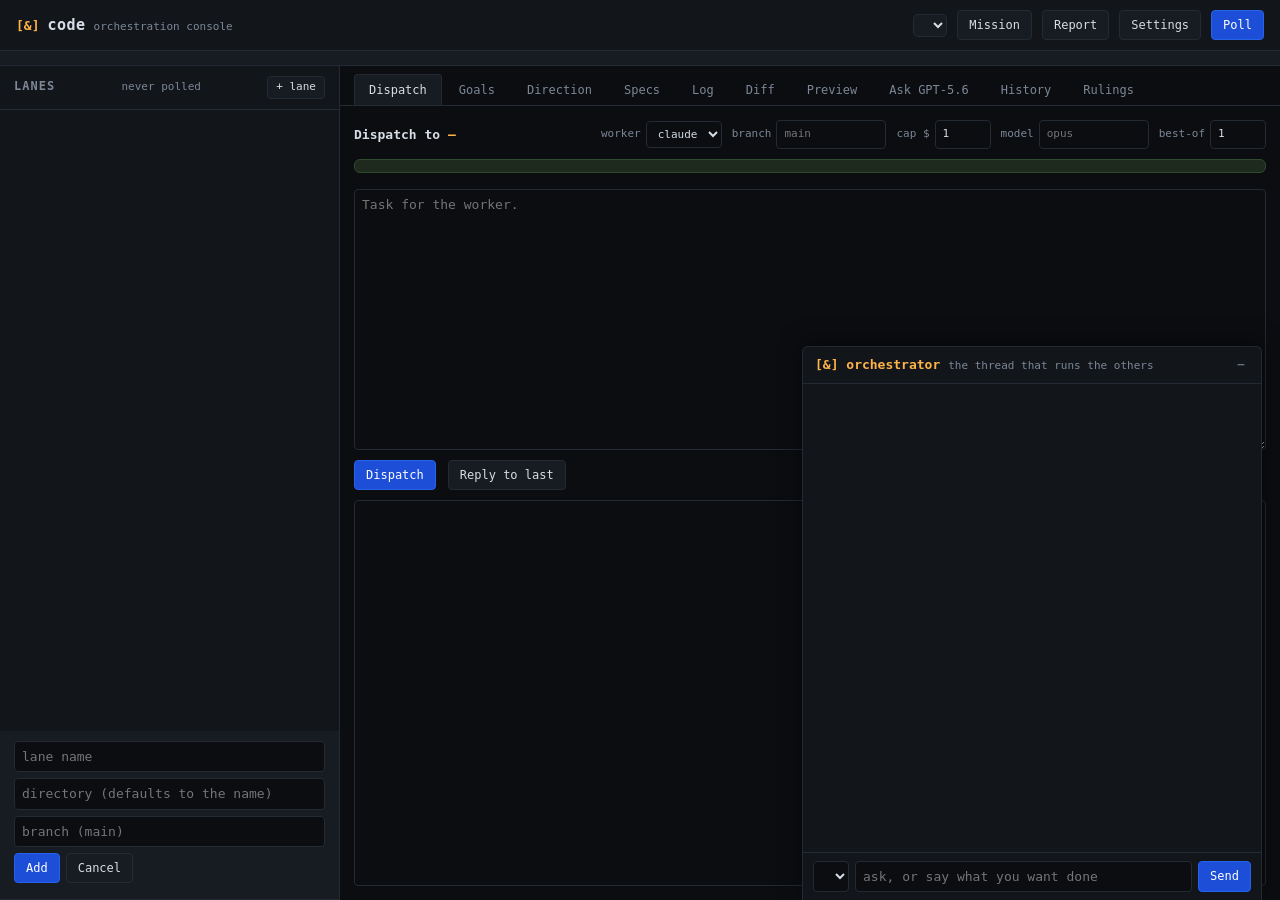
==== index.html @ 58ef5210 "Judge the specs the goals are built from, and keep the loop running unattended One commit for work t" ====
<!DOCTYPE html>
<html lang="en">
<head>
<meta charset="utf-8">
<meta name="viewport" content="width=device-width, initial-scale=1">
<title>code &mdash; [&amp;] orchestration console</title>
<link rel="stylesheet" href="app.css">
</head>
<body>

<header>
  <div class="brand">
    <span class="amp">[&amp;]</span>
    <span class="title">code</span>
    <span class="sub">orchestration console</span>
  </div>
  <div class="health" id="health"></div>
  <div class="actions">
    <span class="credit" id="credit"></span>
    <!-- Which workspace, before anything else in this bar: every number on the
         page is scoped to it, so reading the page without seeing it is how you
         end up reasoning about the wrong board. -->
    <select id="ws-pick" title="which set of lanes, goals and history you are looking at"></select>
    <!-- Why the select will not move, said where the select is. This used to be
         written into a status line inside the Mission sheet, which is closed
         when you are using the header - so switching looked like it did
         nothing at all. -->
    <span class="ws-why" id="ws-why"></span>
    <span class="align" id="align"></span>
    <button id="btn-mission" title="what this workspace is for, and whether the work still is">Mission</button>
    <button id="btn-report" title="the whole workspace as one page: what happened, what is happening, where it is headed">Report</button>
    <button id="btn-settings" title="what spends, and what to switch off">Settings</button>
    <button id="btn-poll" class="primary">Poll</button>
  </div>
</header>

<div id="banner" class="banner hidden"></div>
<!-- What the work has said about the doctrine, above everything the harness
     noticed by itself: a contradiction means something we believed is false. -->
<div id="findings" class="findings hidden"></div>
<!-- Things that have to keep being true and currently do not. Below findings:
     a stale build is a chore, a contradiction is news. -->
<div id="obligations" class="obligations hidden"></div>
<div id="watch" class="watch hidden"></div>
<div id="running" class="running hidden"></div>

<main>
  <section class="lanes">
    <div class="section-head">
      <h2>Lanes</h2>
      <span class="muted" id="polled">never polled</span>
      <button id="btn-lane-add" title="Register a repo under the workspace as a lane">+ lane</button>
    </div>
    <div id="lane-list" class="lane-list"></div>
    <div id="lane-add" class="lane-add hidden">
      <input id="la-name" placeholder="lane name" autocomplete="off">
      <input id="la-path" placeholder="directory (defaults to the name)" autocomplete="off">
      <input id="la-branch" placeholder="branch (main)" autocomplete="off">
      <div class="row"><button id="la-go" class="primary">Add</button><button id="la-cancel">Cancel</button></div>
      <div id="la-msg" class="msg"></div>
    </div>
  </section>

  <section class="detail">
    <nav class="tabs">
      <button class="tab active" data-tab="dispatch">Dispatch</button>
      <button class="tab" data-tab="goals">Goals</button>
      <button class="tab" data-tab="direction">Direction</button>
      <button class="tab" data-tab="specs">Specs</button>
      <button class="tab" data-tab="log">Log</button>
      <button class="tab" data-tab="diff">Diff</button>
      <button class="tab" data-tab="preview">Preview</button>
      <button class="tab" data-tab="ask">Ask GPT-5.6</button>
      <button class="tab" data-tab="history">History</button>
      <button class="tab" data-tab="rulings">Rulings</button>
    </nav>

    <div class="pane active" id="pane-dispatch">
      <div class="pane-head">
        <h3>Dispatch to <span class="lane-chip" id="d-lane">&mdash;</span></h3>
        <div class="row">
          <label>worker <select id="d-backend"><option value="claude">claude</option><option value="codex">codex</option></select></label>
          <label>branch <input id="d-branch" type="text" placeholder="main"></label>
          <label class="claude-only">cap $ <input id="d-budget" type="number" min="0.05" step="0.25" value="1"></label>
          <label class="claude-only">model <input id="d-model" type="text" placeholder="opus"></label>
          <label class="codex-only">best-of <input id="d-attempts" type="number" min="1" max="5" value="1"></label>
        </div>
      </div>
      <div id="d-resume" class="resume hidden"></div>
      <textarea id="d-prompt" rows="12" placeholder="Task for the worker."></textarea>
      <div class="pane-foot">
        <button id="btn-dispatch" class="primary">Dispatch</button>
        <button id="btn-reply" class="claude-only">Reply to last</button>
        <span class="muted" id="d-status"></span>
      </div>
      <!-- A div, not a pre: the worker's report is rendered markdown now, and
           block elements inside a pre are both invalid and squashed by its
           inherited white-space. `md` is what turns that white-space back off. -->
      <div id="d-out" class="ruling md"></div>
    </div>

    <div class="pane" id="pane-goals">
      <div class="pane-head">
        <h3>Goals in <span class="lane-chip" id="g-lane">&mdash;</span></h3>
        <div class="row">
          <button id="btn-g-new" class="primary">New goal</button>
          <span class="muted" id="g-status"></span>
        </div>
      </div>
      <div id="g-new" class="lane-add hidden">
        <textarea id="g-objective" rows="3" placeholder="What has to be true when this is finished. One objective, not a task list - the architect writes that."></textarea>
        <div class="row"><button id="g-go" class="primary">Plan it</button><button id="g-cancel">Cancel</button></div>
        <div class="msg">This calls GPT-5.6 to write a definition of done and a task list against the real repo, then sends the first worker. Takes about 20 seconds.</div>
      </div>
      <div id="g-list" class="goal-list"></div>
    </div>

    <!-- Above goals rather than beside them: a goal is what has to be true next,
         and this is what any of it was for. Four things kept apart on purpose -
         the bet, what the work is held to, what the work said back, and what we
         still do not know. -->
    <div class="pane" id="pane-direction">
      <div class="pane-head">
        <h3>Direction <span class="muted" id="dir-lane"></span></h3>
        <div class="row">
          <label title="Let a review open the goals it proposes, without asking">
            <input id="dir-auto" type="checkbox"> adopt automatically</label>
          <button id="btn-dir-review">Review a finished goal</button>
          <span class="muted" id="dir-status"></span>
        </div>
      </div>
      <div id="dir-out" class="direction">loading…</div>
    </div>

    <!-- The selected lane's design documents, and the one thing you can do to
         them: hand one to the reviewer and the writer and let them argue until
         they agree it is solid. `docs/spec/` only - a lane that keeps its
         design in a README is a lane with no spec, and offering to sharpen the
         README would be agreeing that it does not need one. -->
    <div class="pane" id="pane-specs">
      <div class="pane-head">
        <h3>Specs in <span class="lane-chip" id="sp-lane">&mdash;</span></h3>
        <div class="row">
          <button id="btn-specs">Reload</button>
          <span class="muted" id="sp-status"></span>
        </div>
      </div>
      <div id="sp-out" class="specs">loading…</div>
    </div>

    <div class="pane" id="pane-log">
      <div class="pane-head">
        <h3>Transcript for <span class="lane-chip" id="l-lane">&mdash;</span>
          <span id="l-live" class="live hidden"><span class="dot"></span>live</span></h3>
        <div class="row">
          <label>session <select id="l-task"></select></label>
          <label><input id="l-thinking" type="checkbox"> thinking</label>
          <button id="btn-loadlog">Load</button>
        </div>
      </div>
      <div id="l-out" class="log">Pick a session, then Load.</div>
    </div>

    <div class="pane" id="pane-diff">
      <div class="pane-head">
        <h3>Diff for <span class="lane-chip" id="f-lane">&mdash;</span></h3>
        <div class="row">
          <label class="codex-only">attempt <input id="f-attempt" type="number" min="1" max="5" placeholder="1"></label>
          <button id="btn-loaddiff">Load</button>
          <button id="btn-apply" class="danger codex-only">Apply locally</button>
        </div>
      </div>
      <pre id="f-out" class="diff">Poll a lane, then Load.</pre>
    </div>

    <!-- The preview runs on its OWN port and is framed from there, not served
         under a path here: a page only resolves its own absolute paths, and a
         dev server only reaches its live-reload socket, at the root of an
         origin. -->
    <div class="pane" id="pane-preview">
      <div class="pane-head">
        <h3>Preview of <span class="lane-chip" id="p-lane">&mdash;</span></h3>
        <div class="row">
          <label>from <select id="p-source">
            <option value="worktree">worker's worktree</option>
            <option value="repo">your checkout</option>
          </select></label>
          <label>dir <input id="p-dir" type="text" placeholder="(root)" size="10"></label>
          <label>serve <select id="p-mode">
            <option value="static">static files</option>
            <option value="command">run a dev server</option>
          </select></label>
          <label class="p-cmd-only">cmd <input id="p-cmd" type="text" placeholder="npm run dev" size="18"></label>
          <button id="btn-p-start" class="primary">Start</button>
          <button id="btn-p-stop">Stop</button>
        </div>
      </div>
      <div class="preview-bar">
        <span class="dot" id="p-dot"></span>
        <a id="p-url" class="p-url" target="_blank" rel="noreferrer">not running</a>
        <button id="btn-p-reload" title="Reload the frame">&#x21bb;</button>
        <label title="Reload whenever a file in the tree changes">
          <input id="p-auto" type="checkbox" checked> auto</label>
        <select id="p-width" title="Frame width">
          <option value="0">full</option>
          <option value="1024">1024 · laptop</option>
          <option value="768">768 · tablet</option>
          <option value="390">390 · phone</option>
        </select>
        <button id="btn-p-log" title="Show the server's output">log</button>
        <span class="muted" id="p-status"></span>
      </div>
      <div class="preview-stage" id="p-stage">
        <div class="empty" id="p-empty">Pick a lane and press Start.</div>
        <iframe id="p-frame" class="hidden" title="preview"
                sandbox="allow-scripts allow-forms allow-modals allow-popups allow-same-origin"></iframe>
      </div>
      <pre id="p-out" class="preview-log hidden"></pre>
    </div>

    <div class="pane" id="pane-ask">
      <div class="pane-head">
        <h3>Escalate <span class="lane-chip" id="a-lane">&mdash;</span> to GPT-5.6</h3>
        <div class="row">
          <label>thread <select id="a-consult"></select></label>
          <label>model <select id="a-model"></select></label>
          <button id="btn-a-new">New thread</button>
        </div>
      </div>
      <div id="a-needs" class="needs hidden"></div>
      <div id="a-thread" class="log">Ask a question to open a thread with the architect.</div>
      <textarea id="a-question" rows="5" placeholder="What is blocking, and what ruling do you need?

The packet auto-includes recent commits, working-tree status, the uncommitted diff,
the worker's branch diff, its recent dispatches, and a digest of what it actually did.
If the architect asks for a file by name it is fetched and sent without another round."></textarea>
      <div class="pane-foot">
        <button id="btn-ask" class="primary">Ask</button>
        <button id="btn-relay">Relay ruling to worker</button>
        <label><input id="a-report" type="checkbox" checked> report back</label>
        <button id="btn-a-close">Close thread</button>
        <span class="muted" id="a-status"></span>
      </div>
    </div>

    <div class="pane" id="pane-history">
      <div class="pane-head">
        <h3>Earlier chats <span class="muted" id="h-count"></span></h3>
        <div class="row">
          <label><input id="h-troubled" type="checkbox"> only ones that look wrong</label>
          <label><input id="h-all" type="checkbox"> outside this workspace</label>
          <button id="btn-h-load">Rescan</button>
        </div>
      </div>
      <div id="h-list" class="hist-list">Rescan to read the sessions on this disk.</div>
      <div id="h-out" class="log"></div>
    </div>

    <div class="pane" id="pane-rulings">
      <div class="pane-head"><h3>Saved rulings</h3></div>
      <div id="r-list" class="ruling-list"></div>
      <div id="r-out" class="ruling md"></div>
    </div>
  </section>
</main>

<div id="dock" class="dock">
  <div class="dock-head" id="dock-head">
    <span class="dock-title">[&amp;] orchestrator</span>
    <span class="muted" id="dock-sub">the thread that runs the others</span>
    <span class="dock-toggle" id="dock-toggle">&minus;</span>
  </div>
  <div id="dock-feed" class="dock-feed"></div>
  <div class="dock-compose">
    <select id="dock-lane" title="the orchestrator by default, or straight to one lane"></select>
    <input id="dock-text" type="text" placeholder="ask, or say what you want done" autocomplete="off">
    <button id="dock-send" class="primary">Send</button>
  </div>
</div>

<div id="signin" class="modal hidden">
  <div class="sheet">
    <h3>Connect Claude</h3>
    <p class="muted">Signs in once and stores a long-lived worker token, so background
    workers no longer depend on whatever credentials a terminal happens to carry.</p>
    <div id="si-link"></div>
    <div class="row">
      <input id="si-code" type="text" placeholder="paste code here" autocomplete="off">
      <button id="btn-si-submit" class="primary">Connect</button>
      <button id="btn-si-cancel">Cancel</button>
    </div>
    <span id="si-status" class="muted"></span>
  </div>
</div>

<!-- The mission and the supervisor share one sheet because they are one thing
     seen twice: what this workspace is for, and whether it still is. Workspaces
     are managed at the bottom of it, since a workspace with no mission is the
     thing this sheet exists to stop. -->
<div id="mission" class="modal hidden">
  <div class="sheet wide">
    <h3>Mission <span class="lane-chip" id="mi-ws-name">&mdash;</span></h3>
    <p class="muted">What this workspace is for, in your words. It goes out with the
    doctrine to every plan, every worker and every review, and it is the only text
    here no agent may write. The doctrine says <em>how</em> work is done anywhere in
    this ecosystem; this says <em>what this workspace is for</em>.</p>
    <textarea id="mi-text" rows="6" placeholder="What this workspace is for. One or two paragraphs - what counts as being on it, and what would be off it."></textarea>
    <div class="row">
      <button id="btn-mi-save" class="primary">Save mission</button>
      <span class="muted" id="mi-status"></span>
    </div>

    <h4>Alignment</h4>
    <p class="muted">The supervisor reads the mission, the doctrine, every goal in
    every lane, what is proposed, what the work has reported back, which standing
    obligations are failing, and what is running - and says whether that is still
    the mission. It recommends. It never stops, starts or closes anything.</p>
    <div class="row">
      <button id="btn-supervise">Take a reading</button>
      <span class="muted" id="mi-sup-status"></span>
    </div>
    <div id="mi-sup" class="supervisor"></div>

    <h4>Workspaces</h4>
    <p class="muted">A workspace is a separate board: its own lanes, goals, consults,
    findings, obligations, direction and worktrees. Switching is refused while
    anything is running, because every path this console writes to moves with it.</p>
    <div id="mi-ws" class="ws-list"></div>
    <div class="row">
      <input id="mi-new" placeholder="name a new workspace" autocomplete="off">
      <button id="btn-ws-add">Create</button>
      <span class="muted" id="mi-ws-status"></span>
    </div>

    <div class="row"><button id="btn-mi-close">Close</button></div>
  </div>
</div>

<!-- A report is the whole workspace at one moment, written to a file that
     outlives the console. The window it covers is "since the last one", which
     is why taking one is recorded rather than just rendered. -->
<div id="report" class="modal hidden">
  <div class="sheet wide">
    <h3>Report</h3>
    <p class="muted">One page for the whole workspace: what has happened since the last
    report, what is running right now, and where this is headed &mdash; with the lanes,
    the standing problems, and everything the work has reported back. It is a file, not
    a view: it keeps, it opens without this console, and the next report is measured
    against it.</p>
    <div id="rp-since" class="rp-since"></div>
    <div class="row">
      <button id="btn-rp-take" class="primary">Take a report</button>
      <label class="switch" id="rp-web-row">
        <input id="rp-web" type="checkbox">
        <span>also search the web for reading</span>
      </label>
      <span class="muted" id="rp-status"></span>
    </div>
    <p class="muted" id="rp-web-why"></p>
    <h4>Taken so far</h4>
    <p class="muted">Solving a report reads its numbers back &mdash; the ones on disk, not
    today's &mdash; and writes what it makes of them into the proposal queue, scored on the
    same four axes and held by the same bars and gates as anything else. It adopts nothing
    and moves no goal: everything it says still has to be taken up by hand.</p>
    <div id="rp-list" class="rp-list"></div>
    <div id="rp-solved" class="rp-solved"></div>
    <div class="row"><button id="btn-rp-close">Close</button></div>
  </div>
</div>

<div id="settings" class="modal hidden">
  <div class="sheet wide">
    <h3>Settings</h3>

    <h4>Who does what</h4>
    <p class="muted">Three roles, three models, three switches. These are the
    lights in the header. <b>Off means refused</b>, not hidden: a role you switch
    off here stops running, and the thing that would have used it says so.</p>
    <div id="set-roles"></div>
    <p class="muted">Every role lists every model. <b>opus</b>, <b>sonnet</b> and
    <b>haiku</b> run on your Claude subscription; <b>codex</b> runs
    <code>codex exec</code> against your ChatGPT one. Neither spends metered
    money. <b>luna</b>, <b>terra</b> and <b>sol</b> are the paid OpenRouter tiers,
    cheapest first. A supervisor set to <b>architect</b> follows whatever the
    architect is, so you only change it in one place.</p>
    <p class="muted">A greyed-out option is one that role cannot do at all, and
    it says why on the line. One that names a problem in brackets can still be
    picked &mdash; that is a sign-in away from working, not a dead end.</p>
    <label class="switch">
      <input id="set-openrouter" type="checkbox">
      <span>Allow spending OpenRouter credit</span>
    </label>
    <p class="muted">Off means nothing in this console can spend OpenRouter credit.
    Reading your remaining balance is a free request and keeps working.</p>
    <div id="set-actions"></div>
    <label class="switch">
      <input id="set-auto-escalate" type="checkbox">
      <span>Auto-escalate a blocked worker to a new thread</span>
    </label>
    <h4>Start a proposed goal without asking me</h4>
    <p class="muted">A proposal has to clear <b>both</b> of these to start on its own. Below
    either one it waits in Direction with its reason showing.</p>
    <div class="row barrow">
      <label for="set-bar">odds it finishes</label>
      <input id="set-bar" type="range" min="0" max="100" step="5">
      <output id="set-bar-out" class="barout"></output>
    </div>
    <p class="muted">Every done-condition met, without stopping to ask you for something.
    0% adopts anything that has been scored at all; 100% means you decide every goal.</p>
    <div class="row barrow">
      <label for="set-need">how much the mission wants it</label>
      <input id="set-need" type="range" min="0" max="100" step="5">
      <output id="set-need-out" class="barout"></output>
    </div>
    <p class="muted">Scored against the rung each lane's evidence has actually reached, not
    against how good the idea is. Without this bar the harness reliably starts the safest
    work it can find rather than the work the mission is waiting on &mdash; tidying always
    looks likelier to finish than a deploy. What it costs is deliberately <em>not</em> a bar:
    it ranks proposals against each other, and the ceiling on spending is the daily one.</p>
    <div id="set-cal" class="setcal"></div>

    <h4>Where your work is kept</h4>
    <p class="muted">Nothing here has ever lived in the browser &mdash; the board,
    this chat, every finding, goal and ruling are files on your disk. Alongside
    them is a <b>SQLite database</b> holding a second copy of every one, plus the
    previous versions, so a bad write is something you can look back past and a
    backup is one file rather than a directory.</p>
    <div id="db-box" class="dbbox">reading&hellip;</div>
    <label class="switch">
      <input id="set-db-mirror" type="checkbox">
      <span>Keep a copy of every save in the database</span>
    </label>
    <p class="muted">Off leaves only the JSON files. The files are the ones that
    are read, always &mdash; the database is the copy, so switching this off
    cannot lose anything you have now, only the history from here on.</p>
    <div class="row barrow">
      <label for="set-db-keep">versions kept per file</label>
      <input id="set-db-keep" type="number" min="1" max="10000" step="1" class="num">
      <label for="set-db-sweep">minutes between sweeps</label>
      <input id="set-db-sweep" type="number" min="0" max="1440" step="1" class="num">
    </div>
    <p class="muted">A save copies itself as it happens. The sweep is for the
    files nothing saves through &mdash; packets, rulings, reports, consult
    transcripts. 0 turns it off and leaves the button below.</p>
    <div class="row">
      <button id="btn-db-backup">Back up now</button>
      <button id="btn-db-verify">Check the copy</button>
      <button id="btn-db-export">Download the database</button>
      <button id="btn-db-prune">Trim old versions</button>
    </div>
    <div id="db-report" class="dbreport hidden"></div>

    <h4>Cloud backup</h4>
    <p class="muted">Not connected to anything yet, and nothing leaves this
    machine. What is already built for it is the part that is hard to add later:
    every change is numbered, so a sync only ever has to ask <em>what has
    happened since number N</em>. Your credentials are the one thing deliberately
    kept out of this database, so what would be uploaded contains no key.</p>
    <div id="db-sync" class="dbsync"></div>

    <div class="row">
      <button id="btn-set-close">Close</button>
    </div>
    <span id="set-status" class="muted"></span>
  </div>
</div>

<div id="cx-signin" class="modal hidden">
  <div class="sheet">
    <h3>Connect ChatGPT</h3>
    <p class="muted">Signs Codex in against your ChatGPT subscription. Open the page,
    enter the code below, and this window will notice when you approve it.</p>
    <div id="cx-link"></div>
    <div id="cx-code" class="pairing hidden"></div>
    <div class="row">
      <button id="btn-cx-cancel">Cancel</button>
    </div>
    <span id="cx-status" class="muted"></span>
  </div>
</div>

<script src="app.js"></script>
</body>
</html>
---- app.css ----
:root {
  --bg: #0b0d10;
  --panel: #12161b;
  --panel2: #171c23;
  --line: #232a33;
  --fg: #d6dde6;
  --muted: #7c8797;
  --amp: #ffb347;
  --ok: #4ade80;
  --warn: #fbbf24;
  --bad: #f87171;
  --accent: #60a5fa;
  --mono: ui-monospace, SFMono-Regular, "SF Mono", Menlo, Consolas, monospace;
}

* { box-sizing: border-box; }

body {
  margin: 0;
  background: var(--bg);
  color: var(--fg);
  font: 13px/1.5 var(--mono);
  height: 100vh;
  display: flex;
  flex-direction: column;
}

/* ---------- header ---------- */

header {
  display: flex;
  align-items: center;
  gap: 20px;
  padding: 10px 16px;
  background: var(--panel);
  border-bottom: 1px solid var(--line);
  flex: 0 0 auto;
}

.brand { display: flex; align-items: baseline; gap: 8px; }
.brand .amp { color: var(--amp); font-weight: 700; }
.brand .title { font-weight: 700; font-size: 15px; letter-spacing: .5px; }
.brand .sub { color: var(--muted); font-size: 11px; }

.health { display: flex; gap: 14px; flex: 1 1 auto; font-size: 11px; }
.health .h { display: flex; align-items: center; gap: 5px; color: var(--muted); }
.health .dot { width: 7px; height: 7px; border-radius: 50%; background: var(--muted); }
.health .dot.ok { background: var(--ok); }
.health .dot.bad { background: var(--bad); }
/* Off is not broken. A role you switched off is hollow and dim; a role that is
   on and cannot answer is solid red. The two want different things from you. */
.health .dot.off { background: transparent; border: 1px solid var(--muted); }
.health .h.off { opacity: .5; }
.health .h b { color: var(--fg); font-weight: 600; }

.actions { display: flex; align-items: center; gap: 10px; }
.credit { color: var(--muted); font-size: 11px; }

/* Why the workspace select will not move, beside the select itself. */
.ws-why { font-size: 11px; color: var(--muted); }
.ws-why:empty { display: none; }
.ws-why.locked { color: var(--warn, #d3a03c); }
.ws-why.err { color: var(--bad); }
#ws-pick.blocked { border-color: var(--warn, #d3a03c); }

/* The three roles in Settings. */
/* Two lines, not four columns. Every option now carries its own reason for
   being unpickable and every status is a sentence, and four columns in a
   ~570px sheet squeezed the last one until it wrapped one word per line. The
   name and the control are what you act on, so they get the top line; the
   description and the reason are what you read, so they get the second. */
.role-row {
  display: grid;
  /* Wide enough for "answers when a worker escalates" to sit on two lines
     rather than six. The left column carries the description now, not just
     the name, so it is sized for the longer of the two. */
  grid-template-columns: 152px minmax(0, 1fr);
  grid-template-areas:
    "name  model"
    "does  status";
  align-items: center;
  gap: 4px 10px;
  padding: 8px 0;
  border-bottom: 1px solid var(--line);
  font-size: 12px;
}
.role-row .switch { grid-area: name; }
.role-row .role-model { grid-area: model; width: 100%; min-width: 0; }
.role-row .role-does { grid-area: does; }
.role-row .role-status { grid-area: status; }
.role-row .role-model option:disabled { color: var(--muted); }
.role-row.off { opacity: .6; }
.role-row .role-name { font-weight: 600; text-transform: capitalize; }
.role-row .role-does { color: var(--muted); }
.role-row .switch { margin: 0; }

button {
  background: var(--panel2);
  color: var(--fg);
  border: 1px solid var(--line);
  border-radius: 4px;
  padding: 5px 11px;
  font: inherit;
  font-size: 12px;
  cursor: pointer;
}
button:hover:not(:disabled) { border-color: var(--muted); }
button:disabled { opacity: .4; cursor: not-allowed; }
button.primary { background: #1d4ed8; border-color: #2563eb; color: #fff; }
button.primary:hover:not(:disabled) { background: #2563eb; }
button.danger { border-color: #7f1d1d; color: #fca5a5; }
button.danger:hover:not(:disabled) { background: #450a0a; }

/* ---------- banner ---------- */

.banner {
  padding: 8px 16px;
  background: #3f2d0b;
  border-bottom: 1px solid #6b4c12;
  color: var(--warn);
  font-size: 12px;
  flex: 0 0 auto;
}
.banner.bad { background: #3f1414; border-color: #7f1d1d; color: #fca5a5; }
.hidden { display: none; }

/* ---------- running work ---------- */

.running {
  display: flex;
  flex-wrap: wrap;
  gap: 8px 18px;
  align-items: center;
  padding: 7px 16px;
  background: var(--panel2);
  border-bottom: 1px solid var(--line);
  font-size: 11px;
  flex: 0 0 auto;
}
.run { display: flex; align-items: center; gap: 7px; }
.run .dot {
  width: 7px; height: 7px; border-radius: 50%;
  background: var(--accent);
  animation: pulse 1.4s ease-in-out infinite;
}
.run.near .dot { background: var(--bad); animation-duration: .6s; }
.run.near .muted { color: var(--warn); }
@keyframes pulse { 50% { opacity: .25; } }
.run .stop { padding: 2px 9px; font-size: 11px; border-color: #7f1d1d; color: #fca5a5; }
.run .stop:hover:not(:disabled) { background: #450a0a; }
.run .restart { padding: 2px 9px; font-size: 11px; border-color: #78350f; color: var(--warn); }
.run .restart:hover:not(:disabled) { background: #451a03; }

/* What the worker is doing gets the width; what it costs the machine trails
   after it, because the cost is only ever the second question. */
.run .what {
  color: var(--fg); font-family: var(--mono); font-size: 10.5px;
  max-width: 46ch; overflow: hidden; text-overflow: ellipsis; white-space: nowrap;
  display: inline-block; vertical-align: bottom;
}
.run .cost { opacity: .75; }
/* A hung worker has to read differently from a busy one at a glance - the
   whole point of the row is that "running" stopped meaning anything. */
.run.stalled { color: var(--bad); }
.run.stalled .dot { background: var(--bad); animation: none; }
.run.stalled .what { color: var(--warn); }

/* ---------- layout ---------- */

main {
  display: grid;
  grid-template-columns: 340px 1fr;
  flex: 1 1 auto;
  min-height: 0;
}

.lanes {
  border-right: 1px solid var(--line);
  background: var(--panel);
  display: flex;
  flex-direction: column;
  min-height: 0;
}

.section-head {
  display: flex;
  align-items: baseline;
  justify-content: space-between;
  padding: 10px 14px;
  border-bottom: 1px solid var(--line);
}
.section-head h2 { margin: 0; font-size: 12px; text-transform: uppercase; letter-spacing: 1px; color: var(--muted); }
.muted { color: var(--muted); font-size: 11px; }

.section-head #btn-lane-add { padding: 2px 8px; font-size: 11px; }

/* Sits under the header rather than over the list: adding a lane is rare, and
   nothing about it should cover the lanes you already have. */
.lane-add {
  display: flex; flex-direction: column; gap: 6px;
  padding: 10px 14px; border-bottom: 1px solid var(--line); background: var(--panel2);
}
.lane-add input { width: 100%; }
.lane-add .row { display: flex; gap: 6px; }
.lane-add .msg { font-size: 11px; color: var(--muted); line-height: 1.45; }
.lane-add .msg.err { color: var(--bad); }

/* overflow-anchor: belt and braces with the render guard in renderLanes(). Even
   a genuine change re-anchors this scroller, and re-anchoring on a poll is what
   walked the panel downward on its own. */
.lane-list { overflow-y: auto; flex: 1 1 auto; overflow-anchor: none; }

.lane {
  padding: 10px 14px;
  border-bottom: 1px solid var(--line);
  cursor: pointer;
}
.lane:hover { background: var(--panel2); }
.lane.sel { background: var(--panel2); box-shadow: inset 3px 0 0 var(--accent); }
.lane .n { display: flex; justify-content: space-between; align-items: baseline; }
.lane .name { font-weight: 600; }
.lane .repo { color: var(--muted); font-size: 11px; }
.lane .tasks { margin-top: 6px; display: flex; flex-direction: column; gap: 3px; }
.lane .t { font-size: 11px; color: var(--muted); display: flex; gap: 6px; }

.pill {
  font-size: 10px;
  padding: 1px 6px;
  border-radius: 8px;
  border: 1px solid var(--line);
  color: var(--muted);
  white-space: nowrap;
}
.pill.unbound { color: var(--warn); border-color: #6b4c12; }
.pill.completed, .pill.succeeded { color: var(--ok); border-color: #14532d; }
.pill.failed, .pill.error, .pill.cancelled { color: var(--bad); border-color: #7f1d1d; }
.pill.running, .pill.pending, .pill.queued { color: var(--accent); border-color: #1e3a8a; }
.pill.be-claude { color: var(--amp); border-color: #7c4a12; }
.pill.be-codex { color: var(--muted); }
.lane .n { gap: 6px; }
.lane .n .name { margin-right: auto; }
.lane .t .cost { color: var(--muted); font-variant-numeric: tabular-nums; }

/* ---------- detail ---------- */

/* min-width:0 for the same reason as min-height:0 - a grid item will not
   shrink below its content, so one wide table widens the whole column. */
.detail { display: flex; flex-direction: column; min-height: 0; min-width: 0; }

.tabs { display: flex; gap: 2px; padding: 8px 14px 0; border-bottom: 1px solid var(--line); }
.tab {
  background: none;
  border: 1px solid transparent;
  border-bottom: none;
  border-radius: 4px 4px 0 0;
  color: var(--muted);
  padding: 6px 14px;
}
.tab.active { background: var(--panel2); border-color: var(--line); color: var(--fg); }

.pane { display: none; flex-direction: column; flex: 1 1 auto; min-height: 0; padding: 14px; gap: 10px; }
.pane.active { display: flex; }

.pane-head { display: flex; justify-content: space-between; align-items: center; gap: 12px; flex-wrap: wrap; }
.pane-head h3 { margin: 0; font-size: 13px; font-weight: 600; }
.row { display: flex; align-items: center; gap: 10px; }
label { color: var(--muted); font-size: 11px; display: flex; align-items: center; gap: 5px; }

.lane-chip { color: var(--amp); }

input, textarea, select {
  background: var(--bg);
  color: var(--fg);
  border: 1px solid var(--line);
  border-radius: 4px;
  padding: 5px 7px;
  font: inherit;
}
input[type=number] { width: 56px; }
input[type=text] { width: 110px; }
textarea { width: 100%; resize: vertical; line-height: 1.6; }
input:focus, textarea:focus, select:focus { outline: none; border-color: var(--accent); }

.pane-foot { display: flex; align-items: center; gap: 12px; }

pre.diff, .ruling {
  flex: 1 1 auto;
  overflow: auto;
  margin: 0;
  padding: 12px;
  background: var(--bg);
  border: 1px solid var(--line);
  border-radius: 4px;
  white-space: pre-wrap;
  word-break: break-word;
  font-size: 12px;
  min-height: 120px;
}
.ruling { line-height: 1.65; }
.diff .add { color: var(--ok); }
.diff .del { color: var(--bad); }
.diff .hunk { color: var(--accent); }

.ruling-list { display: flex; flex-direction: column; gap: 2px; max-height: 190px; overflow-y: auto; }
.ruling-item {
  padding: 6px 9px;
  border: 1px solid var(--line);
  border-radius: 4px;
  cursor: pointer;
  display: flex;
  justify-content: space-between;
  font-size: 12px;
}
.ruling-item:hover { background: var(--panel2); }

/* ---------- preview ---------- */

.preview-bar {
  display: flex;
  align-items: center;
  gap: 10px;
  padding: 6px 8px;
  background: var(--panel);
  border: 1px solid var(--line);
  border-radius: 4px;
  font-size: 11px;
  flex: 0 0 auto;
}
.preview-bar .dot { width: 7px; height: 7px; border-radius: 50%; background: var(--muted); flex: 0 0 auto; }
.preview-bar .dot.ok { background: var(--ok); }
.preview-bar .dot.warn { background: var(--warn); }
.preview-bar .dot.bad { background: var(--bad); }
.preview-bar .p-url {
  color: var(--accent);
  text-decoration: none;
  flex: 1 1 auto;
  overflow: hidden;
  text-overflow: ellipsis;
  white-space: nowrap;
}
.preview-bar .p-url:hover { text-decoration: underline; }

/* White, and only here. Every other surface in this console is dark, but a
   site being previewed is not ours to theme - an unstyled page on our
   background would look like a page with a bug in it. */
.preview-stage {
  flex: 1 1 auto;
  min-height: 240px;
  background: #fff;
  border: 1px solid var(--line);
  border-radius: 4px;
  overflow: auto;
}
.preview-stage.narrow { background: var(--bg); display: flex; justify-content: center; }
.preview-stage .empty { background: var(--panel); height: 100%; }
#p-frame { width: 100%; height: 100%; border: 0; background: #fff; display: block; }
#p-frame.hidden { display: none; }

.preview-log {
  flex: 0 0 auto;
  max-height: 30%;
  overflow: auto;
  margin: 0;
  padding: 8px 10px;
  background: var(--bg);
  border: 1px solid var(--line);
  border-radius: 4px;
  font-size: 11px;
  color: var(--muted);
  white-space: pre-wrap;
  word-break: break-word;
}

/* ---------- transcript ---------- */

.log {
  flex: 1 1 auto;
  overflow-y: auto;
  display: flex;
  flex-direction: column;
  gap: 8px;
  padding-right: 4px;
}

.turn {
  border: 1px solid var(--line);
  border-radius: 4px;
  padding: 8px 10px;
  background: var(--panel);
}
.turn .who {
  display: flex;
  justify-content: space-between;
  align-items: baseline;
  gap: 10px;
  font-size: 10px;
  text-transform: uppercase;
  letter-spacing: 1px;
  color: var(--muted);
  margin-bottom: 4px;
}
/* Inside the label row rather than over the body: a long first line of output
   must never end up underneath the time it arrived. */
.turn .at { flex: none; text-transform: none; letter-spacing: 0; opacity: .65; }

.live {
  display: inline-flex;
  align-items: center;
  gap: 5px;
  margin-left: 8px;
  font-size: 10px;
  text-transform: uppercase;
  letter-spacing: 1px;
  color: var(--amp);
}
.live .dot {
  width: 6px;
  height: 6px;
  border-radius: 50%;
  background: var(--amp);
  animation: pulse 1.4s infinite;
}
.turn .body { white-space: pre-wrap; word-break: break-word; }

.turn.you { border-left: 3px solid var(--accent); }
.turn.worker { border-left: 3px solid var(--amp); }
.turn.thinking { border-left: 3px solid var(--line); color: var(--muted); font-style: italic; }
.turn.tool { border-left: 3px solid #7c3aed; background: var(--panel2); }
.turn.tool .who { color: #a78bfa; }
.turn.result { border-left: 3px solid var(--line); background: var(--bg); color: var(--muted); }
.turn.result.bad { border-left-color: #7f1d1d; color: #fca5a5; }
.log .empty.err { color: var(--bad); }

/* ---------- consult thread ---------- */

.turn.ct-gpt { border-left: 3px solid var(--amp); }
.turn.ct-you { border-left: 3px solid var(--accent); }
.turn.ct-packet { border-left: 3px solid var(--line); background: var(--bg); color: var(--muted); }
.turn.ct-supplied { border-left: 3px solid #7c3aed; background: var(--panel2); color: var(--muted); }
.turn.ct-worker { border-left: 3px solid var(--ok); background: var(--panel2); }
.turn.ct-note { border-left: 3px solid var(--line); color: var(--muted); font-style: italic; }
.turn .who .dm-open { padding: 0 6px; font-size: 10px; margin-left: 6px; }

/* What the architect says it is still missing, after everything findable on
   disk has been fetched and everything observable has been sent for. */
.needs {
  border: 1px solid var(--warn);
  border-left-width: 3px;
  border-radius: 4px;
  padding: 7px 10px;
  margin-bottom: 8px;
  font-size: 12px;
  color: var(--warn);
  flex: 0 0 auto;
}
.needs b {
  display: block;
  font-size: 10px;
  text-transform: uppercase;
  letter-spacing: 1px;
  margin-bottom: 3px;
}
.needs b ~ b { margin-top: 7px; }
/* Waiting on a worker is not the same as waiting on you, and the colour is the
   fastest way to say which of the two this is. */
.needs.busy { border-color: var(--line); color: var(--muted); }

/* ---------- earlier chats ---------- */

.hist-list {
  flex: 0 0 auto;
  max-height: 46%;
  overflow-y: auto;
  display: flex;
  flex-direction: column;
  gap: 6px;
  margin-bottom: 10px;
  padding-right: 4px;
}
.hist {
  border: 1px solid var(--line);
  border-left: 3px solid var(--line);
  border-radius: 4px;
  padding: 7px 10px;
  font-size: 12px;
}
.hist.bad { border-left-color: var(--warn); }
.h-top { display: flex; justify-content: space-between; gap: 10px; font-size: 11px; }
.h-q { margin: 3px 0; color: var(--fg); word-break: break-word; }
.h-sym { color: var(--warn); font-size: 11px; }
.h-acts { display: flex; gap: 6px; margin-top: 6px; }
.h-acts button { padding: 2px 8px; font-size: 11px; }

/* ---------- orchestrator dock ---------- */

.dock {
  position: fixed;
  right: 18px;
  bottom: 0;
  width: 460px;
  max-width: 94vw;
  background: var(--panel);
  border: 1px solid var(--line);
  border-bottom: none;
  border-radius: 6px 6px 0 0;
  display: flex;
  flex-direction: column;
  box-shadow: 0 -4px 24px rgba(0, 0, 0, .45);
  z-index: 5;
}

.dock-head {
  display: flex;
  align-items: baseline;
  gap: 8px;
  padding: 8px 12px;
  border-bottom: 1px solid var(--line);
  cursor: default;
}
.dock-title { color: var(--amp); font-weight: 700; flex: 0 0 auto; white-space: nowrap; }
.dock-head .muted { flex: 1 1 auto; overflow: hidden; text-overflow: ellipsis; white-space: nowrap; }
.dock-toggle { cursor: pointer; color: var(--muted); padding: 0 4px; }
.dock-toggle:hover { color: var(--fg); }

.dock-feed {
  /* This is the window everything is meant to be run from, so it gets real
     room to hold an answer rather than a ticker's worth. */
  height: min(52vh, 520px);
  overflow-y: auto;
  padding: 10px 12px;
  display: flex;
  flex-direction: column;
  gap: 8px;
}

.dock.collapsed .dock-feed,
.dock.collapsed .dock-compose { display: none; }

.dm { display: flex; align-items: baseline; gap: 7px; font-size: 12px; line-height: 1.5; }
.dm-at { color: var(--muted); font-size: 10px; flex: 0 0 auto; }
.dm-body {
  flex: 1 1 auto;
  padding: 6px 9px;
  border-radius: 8px;
  background: var(--panel2);
  word-break: break-word;
}
.dm-lane { color: var(--amp); }
.dm.out .dm-body { background: #16233b; }
.dm.in .dm-body { background: #14251a; }
.dm.in.bad .dm-body { background: #2a1414; }
.dm.note .dm-body { background: transparent; border: 1px dashed var(--line); color: var(--muted); }
/* Quieter than a note, because nothing is waiting on it. A worker saw something
 * on its way past and said so; the report is where it gets read properly. */
.dm.idea .dm-body { background: transparent; color: var(--muted); font-style: italic;
                    border-left: 2px solid var(--line); border-radius: 0; }
.dm.esc .dm-body { background: #2b2410; border-left: 3px solid var(--warn); }
.dm.rule .dm-body { background: #241a33; border-left: 3px solid #a78bfa; }

/* A goal waiting on a decision. The loudest thing in the feed on purpose: it is
   the only kind of message here that holds a lane stopped until someone reads
   it, and it used to arrive as a dashed grey note among the dispatches. */
.dm.ask .dm-body { background: #2b1a10; border-left: 3px solid var(--bad); }
.dm.ask .qs { margin: 6px 0 0; padding-left: 18px; }
.dm.ask .qs li { margin: 3px 0; }

/* The orchestrator conversation. It is the only part of the feed that is a
   conversation rather than a summary, so it is the only part that gets width. */
.dm.said .dm-body { background: #16233b; }
/* The harness asking on its own initiative: quieter than an operator line and
   labelled, so the thread never reads as though they typed it. */
.dm.said.harness .dm-body { background: #1b2130; color: var(--muted); }
.dm.said.harness .who {
  display: inline-block; margin-right: 6px; padding: 0 5px;
  border: 1px solid var(--line); border-radius: 3px; font-size: 10px;
}
.dm.amp .dm-body { background: var(--panel2); border-left: 3px solid var(--amp); }
.dm.amp.bad .dm-body { background: #2a1414; border-left-color: var(--bad); }
.dm.amp .dm-body.md { padding: 8px 11px; }
.dm.amp .spend { display: block; margin-top: 6px; font-size: 10px; }
.dm.working .dm-body { color: var(--muted); }
.dm.working .dot {
  display: inline-block;
  width: 6px;
  height: 6px;
  border-radius: 50%;
  background: var(--amp);
  animation: pulse 1.1s infinite;
}
.pill.auto { color: var(--warn); border-color: #6b4c12; }
.pill.needs { color: var(--bad); border-color: #7f1d1d; }
.dm-open {
  flex: 0 0 auto;
  padding: 2px 7px;
  font-size: 10px;
  border-radius: 8px;
}

.dock-compose { display: flex; gap: 6px; padding: 8px 10px; border-top: 1px solid var(--line); }
.dock-compose #dock-text { flex: 1 1 auto; width: auto; }
.dock-compose select { max-width: 96px; }

/* ---------- sign-in ---------- */

.modal {
  position: fixed;
  inset: 0;
  background: rgba(0, 0, 0, .6);
  display: flex;
  align-items: center;
  justify-content: center;
  padding: 24px 0;
  z-index: 10;
}
.modal.hidden { display: none; }
/* A sheet taller than the window scrolls inside itself rather than running off
 * the bottom, where the Close button becomes unreachable. */
.sheet {
  background: var(--panel);
  border: 1px solid var(--line);
  border-radius: 6px;
  padding: 20px 22px;
  width: 520px;
  max-width: 92vw;
  max-height: 100%;
  overflow-y: auto;
  display: flex;
  flex-direction: column;
  gap: 12px;
}
/* In a scrolling column, flex would otherwise squash tall children (the mission
 * textarea) instead of letting the sheet scroll. */
.sheet > * { flex-shrink: 0; }
.sheet h3 { margin: 0; font-size: 14px; }
.sheet p { margin: 0; line-height: 1.6; }
.sheet #si-code { flex: 1 1 auto; width: auto; }
.sheet a { color: var(--accent); }
.sheet.wide { width: 620px; }

.switch { display: flex; align-items: center; gap: 9px; cursor: pointer; }
.switch input { width: auto; margin: 0; cursor: pointer; }

/* ---------- reports ---------- */

.rp-since {
  border: 1px solid var(--line);
  border-left: 3px solid var(--accent);
  border-radius: 4px;
  padding: 8px 10px;
  background: var(--panel2, var(--panel));
  font-size: 12px;
}
/* Nothing moved is not a warning, it is just the answer. */
.rp-since.quiet { border-left-color: var(--muted); color: var(--muted); }

.rp-list { display: flex; flex-direction: column; gap: 4px; max-height: 220px; overflow-y: auto; }
.rp-row { display: flex; gap: 10px; align-items: baseline; font-size: 12px; }
.rp-row a { color: var(--accent); flex: 0 0 auto; }
.rp-row .rp-what { color: var(--muted); overflow: hidden; text-overflow: ellipsis; white-space: nowrap; flex: 1 1 auto; }

/* What the solver made of a report. It is a reading, not a decision, so it sits
 * below the list rather than replacing it, and nothing in it is a live control
 * except the goal ids, which only navigate. */
.rp-solved:empty { display: none; }
.rp-solved { margin-top: 12px; border-top: 1px solid var(--line); padding-top: 10px; }
.rp-solved h4 { margin: 12px 0 4px; }
.rp-reading { font-size: 13px; line-height: 1.5; }
.rp-sol { margin: 0; padding-left: 18px; font-size: 12px; line-height: 1.5; }
.rp-sol li { margin-bottom: 6px; }

/* The backend choice sits above the switches because it decides whether they
 * are relevant at all, and its readiness note reads on the same line. */
.setrow { align-items: center; gap: 10px; }
.setrow select { width: auto; }

/* The point of the list is the difference between "you clicked it" and "it
 * happened while you were elsewhere", so that is what the styling separates. */
.spend { display: flex; flex-direction: column; gap: 1px; max-height: 300px; overflow: auto; }
.spend .s {
  display: grid; grid-template-columns: 150px 1fr; gap: 10px;
  padding: 6px 8px; border-left: 2px solid var(--line); font-size: 11.5px;
}
.spend .s.auto { border-left-color: var(--warn); }
.spend .s .n { color: var(--fg); }
.spend .s .w { color: var(--muted); line-height: 1.5; }
.spend .s .tag { color: var(--warn); }
.spend.off .s { opacity: 0.45; text-decoration: line-through; }
.spend.off .s .tag { text-decoration: none; }

/* The device code is the one thing on the sheet that has to be read off the
 * screen and typed somewhere else, so it is set to be copied by eye. */
.pairing {
  font-family: var(--mono);
  font-size: 22px;
  letter-spacing: 3px;
  text-align: center;
  padding: 10px;
  border: 1px dashed var(--line);
  border-radius: 6px;
  color: var(--accent);
  user-select: all;
  cursor: copy;
}
.pairing.hidden { display: none; }

.banner button { margin-left: 10px; padding: 3px 10px; font-size: 11px; }

.empty { color: var(--muted); padding: 20px 14px; font-size: 12px; }
.spin { color: var(--accent); }
.err { color: var(--bad); }
.warnt { color: var(--warn); }
.good { color: var(--ok); }

/* ---------- rendered markdown ---------- */
/*
 * Rulings and worker reports arrive as markdown. Rendering them is not
 * decoration: a verdict table read as raw pipes is unreadable exactly when it
 * matters most.
 */
/* .turn .body already sets pre-wrap and outranks a bare class. */
.md, .turn .body.md { white-space: normal; }
.md > :first-child { margin-top: 0; }
.md > :last-child { margin-bottom: 0; }
.md p { margin: 0 0 8px; }
.md h3, .md h4, .md h5, .md h6 {
  margin: 14px 0 6px;
  font-weight: 600;
  color: var(--fg);
  line-height: 1.3;
}
.md h3 { font-size: 15px; color: var(--amp); }
.md h4 { font-size: 13px; }
.md h5, .md h6 { font-size: 12px; color: var(--muted); text-transform: uppercase; letter-spacing: .6px; }
.md ul, .md ol { margin: 0 0 8px; padding-left: 20px; }
.md li { margin: 2px 0; }
.md hr { border: 0; border-top: 1px solid var(--line); margin: 12px 0; }
.md blockquote {
  margin: 0 0 8px;
  padding: 2px 0 2px 10px;
  border-left: 2px solid var(--line);
  color: var(--muted);
}
.md code {
  font-family: var(--mono);
  font-size: .92em;
  background: var(--panel2);
  border: 1px solid var(--line);
  border-radius: 3px;
  padding: 0 4px;
  word-break: break-word;
}
.md pre.code {
  margin: 0 0 8px;
  padding: 9px 11px;
  background: var(--bg);
  border: 1px solid var(--line);
  border-radius: 4px;
  overflow-x: auto;
}
.md pre.code code { background: none; border: 0; padding: 0; white-space: pre; }
/* A flex item defaults to min-width:auto, so a wide code block or table
   pushes the whole pane sideways instead of scrolling inside itself. */
.turn, .turn .body { min-width: 0; }
.md pre.code, .md table { max-width: 100%; }
.md a { color: var(--accent); }
.md strong { color: var(--fg); font-weight: 600; }
.md table {
  border-collapse: collapse;
  margin: 0 0 8px;
  font-size: 12px;
  display: block;
  overflow-x: auto;
  max-width: 100%;
}
.md th, .md td {
  border: 1px solid var(--line);
  padding: 4px 8px;
  text-align: left;
  vertical-align: top;
}
.md th { background: var(--panel2); color: var(--muted); font-weight: 600; white-space: nowrap; }

/* ---------------------------------------------------------------- findings
   What the work said about the doctrine. Deliberately not styled as an error:
   most of these are good news, and the one kind that is not says so in a word. */

.findings {
  border-bottom: 1px solid var(--line);
  background: var(--panel);
}
.fi {
  display: flex;
  align-items: baseline;
  gap: 7px;
  padding: 7px 14px;
  font-size: 12px;
  border-left: 3px solid var(--amp);
}
.fi.contradicted { border-left-color: var(--bad); }
.fi.proposed { border-left-color: var(--warn); }
.fi b { color: var(--amp); font-weight: 600; }
.fi-tag {
  flex: none;
  text-transform: uppercase;
  letter-spacing: .06em;
  font-size: 10px;
  color: var(--muted);
}
.fi.contradicted .fi-tag { color: var(--bad); }
.fi-x {
  margin-left: auto;
  flex: none;
  padding: 1px 8px;
  border-radius: 10px;
  cursor: pointer;
  background: none;
  border: 1px solid var(--line);
  color: var(--muted);
  font-size: 11px;
}
.fi-x:hover { color: var(--fg); border-color: var(--muted); }
.fi.more { color: var(--muted); border-left-color: transparent; font-size: 11px; cursor: pointer; }
.fi.more:hover { color: var(--fg); }
.fi-settle { display: flex; align-items: center; gap: 8px; padding: 6px 0 2px; font-size: 11px; }
.fi-settle button {
  padding: 2px 10px;
  border-radius: 10px;
  cursor: pointer;
  background: none;
  border: 1px solid var(--line);
  color: var(--muted);
  font-size: 11px;
}
.fi-settle button:hover:not(:disabled) { color: var(--fg); border-color: var(--muted); }
.fi-settle button:disabled { opacity: 0.5; cursor: default; }

/* ---------------------------------------------------------- obligations
   Standing chores whose check currently says no. Deliberately quieter than a
   finding: this is a queue, not an alarm. */
.obligations {
  border-bottom: 1px solid var(--line);
  background: var(--panel);
}
.ob {
  display: flex;
  align-items: baseline;
  gap: 7px;
  padding: 7px 14px;
  font-size: 12px;
  border-left: 3px solid var(--warn);
}
/* A check that could not run has no verdict at all, so it reads as a fault in
   the harness rather than as drift in the thing being checked. */
.ob.broken { border-left-color: var(--muted); }
.ob b { color: var(--fg); font-weight: 600; }
.ob-tag {
  flex: none;
  text-transform: uppercase;
  letter-spacing: .06em;
  font-size: 10px;
  color: var(--warn);
}
.ob.broken .ob-tag { color: var(--muted); }
.ob .muted { overflow: hidden; text-overflow: ellipsis; white-space: nowrap; }
/* No `margin-left: auto`. The dock is fixed over the right 460px of the window
   with a higher z-index, so anything flushed right in one of these strips is
   painted and then swallowed - it looks like a button and does nothing. */
.ob-x {
  flex: none;
  padding: 1px 8px;
  border-radius: 10px;
  cursor: pointer;
  background: none;
  border: 1px solid var(--line);
  color: var(--muted);
  font-size: 11px;
}
.ob-x:hover { color: var(--fg); border-color: var(--muted); }
.ob-x:disabled { opacity: .5; cursor: default; }

/* ---------------------------------------------------------------- watch
   What the harness can see is wrong. Above everything, because a problem you
   have to click to find is one you find late. */

.watch {
  border-bottom: 1px solid var(--line);
  background: var(--panel);
}
.ob {
  display: flex;
  align-items: baseline;
  gap: 7px;
  padding: 7px 14px;
  font-size: 12px;
  border-left: 3px solid var(--muted);
  cursor: pointer;
}
.ob:hover { background: var(--panel2); }
.ob.high { border-left-color: var(--bad); }
.ob.medium { border-left-color: var(--warn); }
.ob b { color: var(--amp); font-weight: 600; }
.ob .muted { font-style: italic; }
.ob-x {
  margin-left: auto;
  padding: 0 6px;
  background: none;
  border: 0;
  color: var(--muted);
  font-size: 14px;
  line-height: 1;
}

/* ---------------------------------------------------------------- goals */

.goal-list { display: flex; flex-direction: column; gap: 9px; padding: 4px 0 14px; }
.goal {
  border: 1px solid var(--line);
  border-radius: 7px;
  background: var(--panel);
  padding: 10px 12px;
  cursor: pointer;
}
.goal:hover { border-color: var(--muted); }
.goal.open { border-color: var(--accent); cursor: default; }
.goal.done { opacity: .72; }
.goal-head { display: flex; gap: 9px; align-items: baseline; }
.goal-head b { font-size: 13px; }
.goal-sub { color: var(--muted); font-size: 11px; margin-top: 5px; }
.goal-body { margin-top: 12px; border-top: 1px solid var(--line); padding-top: 10px; }
.goal-body h4 {
  margin: 12px 0 6px;
  font-size: 11px;
  text-transform: uppercase;
  letter-spacing: .06em;
  color: var(--muted);
}
.goal-body h4:first-child { margin-top: 0; }
/* The case for the goal, in the architect's own words. Muted because it is
   background: the conditions below it are what actually decide anything. */
.gwhy { font-size: 12px; color: var(--muted); line-height: 1.6; }
.gwhy code { color: var(--fg); }
/* The publish dry run: what would be pushed, and the evidence for it. */
.gpub { font-size: 11px; line-height: 1.6; }
.gpub:not(:empty) { margin-top: 8px; border-top: 1px solid var(--line); padding-top: 8px; }
.gpub code { color: var(--fg); }
.prlink { color: var(--accent); font-size: 11px; }
.goal-acts { margin-top: 14px; gap: 8px; }

.tag {
  font-size: 10px;
  padding: 1px 6px;
  border-radius: 9px;
  border: 1px solid var(--line);
  color: var(--muted);
  text-transform: lowercase;
}
.tag.running { color: var(--accent); border-color: #1e3a5f; }
.tag.blocked { color: var(--bad); border-color: #7f1d1d; }
.tag.done { color: var(--ok); border-color: #14532d; }
.tag.dropped { text-decoration: line-through; }

.bar {
  display: inline-block;
  width: 74px;
  height: 5px;
  border-radius: 3px;
  background: var(--line);
  vertical-align: middle;
  overflow: hidden;
}
.bar i { display: block; height: 100%; background: var(--ok); }

.cond { display: flex; gap: 8px; padding: 4px 0; font-size: 12px; }
.cond .box { color: var(--muted); width: 12px; flex: none; }
.cond.met .box { color: var(--ok); }
.cond .check {
  font-family: var(--mono);
  font-size: 11px;
  color: var(--muted);
  margin-top: 2px;
}
.cond .ev { font-size: 11px; color: var(--muted); margin-top: 2px; }
.gtask { display: flex; gap: 8px; align-items: baseline; padding: 3px 0; font-size: 12px; }
.gtask.done { color: var(--muted); }
.gl { font-size: 11px; color: var(--muted); padding: 1px 0; }
.gq {
  border: 1px solid #7f1d1d;
  background: #2a1414;
  border-radius: 6px;
  padding: 9px 11px;
  margin-bottom: 12px;
  font-size: 12px;
}
.gq b { color: var(--bad); display: block; margin-bottom: 5px; }
.gq .row { margin-top: 8px; }
.gq input { flex: 1; }

.ob.more { color: var(--muted); border-left-color: transparent; font-size: 11px; }
.ob.more:hover { color: var(--fg); }

/* An armed session: what "Reply to last" will actually continue. */
.resume {
  margin: 0 0 6px; padding: 6px 10px; border-radius: 6px;
  background: #1d2a1d; border: 1px solid #2f4a2f; color: #b7d3b7;
  font-size: 12px; display: flex; align-items: center; gap: 6px;
}
.resume b { color: #d8ecd8; font-weight: 600; }
.ob-go {
  margin-left: 8px; padding: 1px 8px; border-radius: 10px; cursor: pointer;
  background: #23303f; border: 1px solid #3a5570; color: #cfe2f5; font-size: 11px;
}
.ob-go:hover { background: #2c3d51; }

/* ------------------------------------------------------------- direction
   The tab about what the work is for. Sections are separated by rule rather
   than boxed: this is a document to be read top to bottom, not a dashboard of
   independent widgets, and boxing each part would invite skimming one. */
/* Specs. One lane's design documents and the loop that sharpens them. Plain on
   purpose: the interesting thing on this pane is an argument between two models,
   and styling it as a dashboard would make it look decided. */
.specs { padding: 4px 2px 40px; overflow: auto; font-size: 12px; }
.sp-head { color: var(--muted); font-size: 11px; line-height: 1.6; padding: 2px 0 12px; }
/* A lane with nothing under docs/spec/. Marked, never hidden. */
.sp-gap { color: var(--bad); font-size: 11.5px; line-height: 1.6; padding: 2px 0 8px; }

/* The two whole-lane actions, and the queue they drive. */
.sp-bar { display: flex; align-items: center; gap: 8px; flex-wrap: wrap; padding: 0 0 10px; }
.sp-bar button {
  padding: 3px 11px; border-radius: 10px; cursor: pointer; font-size: 11px;
  background: #23303f; border: 1px solid #3a5570; color: #cfe2f5;
}
.sp-bar button:hover:not(:disabled) { background: #2c3d51; }
.sp-bar button:disabled { opacity: .5; cursor: default; }
.sp-bar .muted { font-size: 11px; }

.sp-plan {
  display: flex; align-items: center; gap: 8px; flex-wrap: wrap;
  border: 1px solid var(--line); border-radius: 5px; background: var(--panel);
  padding: 6px 9px; margin: 0 0 10px; font-size: 11.5px;
}
.sp-plan .muted { font-size: 11px; }
.sp-plan .sp-stop { margin-left: auto; }

/* One rated number. The sentence behind it is on the title, because on the
   surface the numbers have to sit on one line together or they stop being
   comparable, which is the only thing they are for. */
.sp-rate { display: flex; align-items: center; gap: 10px; flex-wrap: wrap; padding: 5px 0 0; }
.sp-rate.muted { font-size: 11px; }
.sp-n { font-size: 10.5px; color: var(--muted); cursor: help; }
.sp-n b { color: var(--fg); font-weight: 500; }
.sp-n.ok b { color: var(--ok); }
.sp-n.warn { color: var(--warn); }
.sp-n.live { color: #cfe2f5; }
/* The one number that decides anything. */
.sp-n.worth b { color: #cfe2f5; }
.sp-gaps { margin: 5px 0 0; padding: 0 0 0 18px; font-size: 11px; line-height: 1.6; color: var(--muted); }
/* Queue position. Left of the filename so the list reads as ordered rather than
   as a set that happens to be in some order. */
.sp-rank {
  min-width: 16px; text-align: center; font-size: 10px; color: var(--muted);
  border: 1px solid var(--line); border-radius: 9px; padding: 0 5px;
}
/* The cheap button of the pair, so it does not compete with Sharpen. */
.sp-rate-go {
  margin-left: auto; padding: 2px 9px; border-radius: 10px; cursor: pointer;
  background: transparent; border: 1px solid var(--line); color: var(--muted); font-size: 11px;
}
.sp-rate-go:hover:not(:disabled) { color: var(--fg); border-color: #3a5570; }
.sp-rate-go:disabled { opacity: .5; cursor: default; }
/* With a Rate button on the line, Sharpen is no longer the thing pushed right. */
.sp-rate-go + .sp-go { margin-left: 0; }

/* Documents elsewhere in the stack that look like this lane's. Deliberately not
   a list of buttons: moving one is a decision about what a repo is for. */
.sp-auto {
  display: flex; align-items: center; gap: 10px; flex-wrap: wrap;
  padding: 8px 10px; margin: 0 0 10px; font-size: 11.5px;
  border: 1px solid var(--line); border-radius: 4px; background: var(--panel2);
}
.sp-auto label { display: flex; align-items: center; gap: 6px; cursor: pointer; }
.sp-auto .muted { font-size: 11px; }
.sp-stopped, .sp-autolog, .sp-working, .sp-dir {
  flex-basis: 100%; font-size: 11px; line-height: 1.6;
}
.sp-stopped { color: var(--warn); }
.sp-working { display: flex; align-items: center; gap: 7px; color: var(--accent); }
.sp-working .dot {
  width: 7px; height: 7px; border-radius: 50%; flex: 0 0 auto;
  background: var(--accent); animation: pulse 1.4s ease-in-out infinite;
}
.sp-dir { display: flex; align-items: center; gap: 8px; flex-wrap: wrap; padding-top: 2px; }
.sp-dir button {
  background: #22303f; border: 1px solid var(--line); color: var(--fg);
  border-radius: 3px; padding: 3px 9px; font-size: 11px; cursor: pointer;
}
.sp-dir button:hover:not(:disabled) { background: #2c3d51; }
.sp-dir button:disabled { opacity: .5; cursor: default; }

.sp-found { padding: 4px 0 10px; }
.sp-cand {
  display: flex; align-items: center; gap: 8px; flex-wrap: wrap;
  padding: 3px 0; font-size: 11.5px;
}
.sp-cand code { color: var(--fg); }

/* The draft worker while it is out. Reads as live work rather than as a
   message, because it is the only thing on the tab that is still happening. */
.sp-drafting {
  display: flex; align-items: center; gap: 8px; flex-wrap: wrap;
  margin: 6px 0 10px; padding: 8px 10px; font-size: 11.5px; line-height: 1.6;
  border: 1px solid var(--line); border-left: 2px solid var(--accent);
  border-radius: 4px; background: #16202b;
}
/* `.dot` is scoped to .health/.run/.preview-bar, so it needs its own rule here
   or it renders as a span with no size - present in the markup, invisible on
   the screen, which is the exact failure this whole strip exists to fix. */
.sp-drafting .dot {
  width: 7px; height: 7px; border-radius: 50%; flex: 0 0 auto;
  background: var(--accent); animation: pulse 1.4s ease-in-out infinite;
}
.sp-drafting code { color: var(--fg); }
.sp-drafting .muted { font-size: 11px; }
.sp-watch {
  background: #22303f; border: 1px solid var(--line); color: var(--fg);
  border-radius: 3px; padding: 2px 8px; font-size: 11px; cursor: pointer;
}
.sp-watch:hover { background: #2c3d51; }

.sp-file { border-top: 1px solid var(--line); padding: 10px 0 8px; }
.sp-file-head { display: flex; align-items: center; gap: 8px; flex-wrap: wrap; }
.sp-file-head code { color: var(--fg); font-size: 12px; }
/* Pushed right so it is the last thing on the line rather than something you
   land on while reading the filename. */
.sp-go {
  margin-left: auto; padding: 2px 10px; border-radius: 10px; cursor: pointer;
  background: #23303f; border: 1px solid #3a5570; color: #cfe2f5; font-size: 11px;
}
.sp-go:hover:not(:disabled) { background: #2c3d51; }
.sp-go:disabled { opacity: .5; cursor: default; }

.sp-run { margin: 8px 0 0; border: 1px solid var(--line); border-radius: 5px; background: var(--panel); }
.sp-run summary { cursor: pointer; padding: 5px 9px; font-size: 11.5px; color: var(--muted); }
.sp-badge { font-size: 10.5px; border: 1px solid var(--line); border-radius: 10px; padding: 1px 8px; }
.sp-badge.ok { color: var(--ok); border-color: rgba(74, 222, 128, .3); }
.sp-badge.warn { color: var(--warn); border-color: rgba(251, 191, 36, .3); }
.sp-badge.bad { color: var(--bad); border-color: rgba(248, 113, 113, .3); }
.sp-badge.live { color: #cfe2f5; border-color: #3a5570; }
.sp-badge.muted { opacity: .7; }

.sp-round { border-top: 1px solid var(--line); padding: 7px 10px 9px; }
.sp-who { font-size: 11px; color: var(--muted); line-height: 1.6; }
.sp-v { font-size: 10.5px; }
.sp-v.ok { color: var(--ok); }
.sp-v.bad { color: var(--warn); }
.sp-defects { margin: 6px 0 0; padding: 0 0 0 20px; font-size: 11.5px; line-height: 1.65; }
.sp-defects li { margin: 0 0 4px; }
/* The writer's reply, set apart from the demands it is answering - reading them
   as one block is how you end up believing whichever spoke last. */
.sp-reply { margin: 8px 0 0; border-left: 2px solid var(--line); padding: 0 0 0 9px; }
.sp-reply pre {
  margin: 4px 0 0; font-family: var(--mono); font-size: 11px; line-height: 1.55;
  white-space: pre-wrap; word-break: break-word; color: var(--muted);
  max-height: 260px; overflow: auto;
}
.sp-act { border-top: 1px solid var(--line); padding: 7px 10px; }
.sp-stop {
  padding: 2px 10px; border-radius: 10px; cursor: pointer; font-size: 11px;
  background: transparent; border: 1px solid rgba(248, 113, 113, .35); color: var(--bad);
}
.sp-stop:hover:not(:disabled) { background: rgba(248, 113, 113, .08); }

.direction { padding: 4px 2px 40px; overflow: auto; }
.dsec { border-top: 1px solid var(--line); padding: 14px 0 4px; }
.dsec:first-child { border-top: none; }
.dsec h4 { margin: 0 0 8px; font-size: 12px; letter-spacing: .04em; text-transform: uppercase; color: var(--muted); }
.dsec h5 { margin: 16px 0 6px; font-size: 11px; color: var(--muted); font-weight: 600; }
.dsec .md { font-size: 12.5px; line-height: 1.7; }
/* The thesis is the one thing on this page that is not a list of items. */
.dsec.thesis .md { font-size: 13px; color: var(--fg); }
.dfoot { font-size: 11px; padding: 16px 0 0; border-top: 1px solid var(--line); margin-top: 18px; }

/* A proposed objective. Bordered, because unlike everything above it this is a
   thing that will spend money and start a worker the moment it is adopted. */
.dprop {
  border: 1px solid var(--line); border-left: 2px solid var(--accent);
  border-radius: 6px; padding: 9px 11px; margin-bottom: 8px; font-size: 12px;
}
.dprop b { color: var(--fg); font-weight: 600; display: block; margin-bottom: 4px; }
.dprop .row { margin-top: 8px; align-items: center; flex-wrap: wrap; gap: 6px; }
.dprop .muted { line-height: 1.6; }
/* The left edge answers the only question that matters at a glance: does this
   start by itself, or is it waiting for you. */
.dprop.ready { border-left-color: var(--ok, #4ea); }
.dprop.held { border-left-color: var(--warn, #d9a441); }

/* Four scores stacked so the bars line up under one another. They are read
   against each other far more often than individually: the useful fact is
   almost always that one is high while another is low. */
.scores { margin-bottom: 7px; }
.odds .sl {
  flex: 0 0 116px; font-size: 11px; color: var(--muted);
  text-align: right; white-space: nowrap;
}
/* Room to improve is not better high or better low, so it takes neither the
   good nor the low colour - it is a fact about what another call would buy.
   Blue rather than the house amber, which is one shade off `--warn` and would
   read as a score falling short of a bar it does not have. */
.odds.hr .ometer i { background: var(--accent); }
.odds.flat .ometer { display: none; }
.odds .rank { margin-left: 12px; opacity: .8; }

/* The score, with your threshold drawn on the same scale as the bar so the
   comparison is a look rather than a calculation. */
.odds { display: flex; align-items: center; gap: 8px; margin-bottom: 3px; }
.odds .ometer {
  position: relative; flex: 0 0 132px; height: 6px;
  background: #1c2130; border-radius: 3px; overflow: hidden;
}
.odds .ometer i { position: absolute; inset: 0 auto 0 0; border-radius: 3px; }
.odds.good .ometer i { background: var(--ok, #4ea); }
.odds.low .ometer i { background: var(--warn, #d9a441); }
.odds .ometer u {
  position: absolute; top: -2px; width: 1px; height: 10px;
  background: var(--fg); opacity: .75; overflow: visible;
}
.odds .on { font-size: 11px; color: var(--muted); font-variant-numeric: tabular-nums; }
.odds.none .on { font-style: italic; }

.dprop .hold { color: var(--warn, #d9a441); font-size: 11px; }
.dprop .auto-ok { color: var(--ok, #4ea); font-size: 11px; }
.dprop .changed { color: var(--muted); font-size: 11px; margin: 3px 0; font-style: italic; }
/* What it needs and nobody has. This is the list the sharpener attacks, so it
   is worth reading before deciding the odds are wrong. */
.dprop .unk { margin: 5px 0 0; font-size: 11px; color: var(--muted); }
.dprop .unk ul { margin: 2px 0 0; padding-left: 16px; }
.dprop .unk li { margin: 1px 0; }

/* A proposal the architect says it cannot move any further. Still pressable,
   because "the architect can't move this" is not "this is dead". */
.dp-s.dim { opacity: .55; }

/* The state of the direction itself, above the list it is about. "Nowhere left
   to go" used to look exactly like "nothing has run yet", which is a different
   situation with a different fix, so the verdict is said in words and coloured
   by which one it is. */
.dstate { border: 1px solid var(--line); border-left-width: 3px; border-radius: 6px;
          padding: 10px 12px; margin: 0 0 14px; }
.dstate.ok { border-left-color: var(--ok); }
.dstate.warn { border-left-color: var(--warn); }
.dstate.bad { border-left-color: var(--bad); }
.dverdict { font-size: 11px; letter-spacing: .04em; text-transform: uppercase; }
.dstate.ok .dverdict { color: var(--ok); }
.dstate.warn .dverdict { color: var(--warn); }
.dstate.bad .dverdict { color: var(--bad); }
.dhead { font-size: 12.5px; margin: 3px 0 8px; line-height: 1.6; }

.dgates { margin: 0 0 10px; font-size: 11px; }
.dgate { margin: 5px 0 0; padding-left: 10px; border-left: 2px solid var(--warn); }
.dgate b { color: var(--warn); }

/* Going looking, rather than waiting for a goal to close. When the list is
   empty this is the only thing on the page that can do anything about it. */
.dexp { display: flex; align-items: baseline; gap: 10px; flex-wrap: wrap; }
.dexp button { flex: 0 0 auto; }
.dexp .muted { font-size: 11px; line-height: 1.6; flex: 1 1 220px; }

.dnowhere { margin: 12px 0 0; padding: 9px 11px; border-radius: 5px;
            background: rgba(248, 113, 113, .07); font-size: 12px; }
.dnowhere .md { margin: 5px 0 0; font-size: 12px; line-height: 1.7; }
.why-x { margin: 6px 0 0; color: var(--muted); font-size: 11.5px; line-height: 1.6; }
.dlast { margin: 12px 0 0; font-size: 12px; }
.dlast .md { margin: 4px 0 0; line-height: 1.7; }

/* The case. Not a proposal - a decision put in front of the operator. */
.dcase { margin: 12px 0 0; padding: 10px 12px; border: 1px solid var(--line);
         border-radius: 5px; font-size: 12px; }
.dcase .md { margin: 4px 0 8px; line-height: 1.7; }
.dblock { margin: 5px 0; font-size: 11.5px; }
.whose { display: inline-block; margin-right: 7px; padding: 0 6px; border-radius: 3px;
         font-size: 10px; text-transform: uppercase; letter-spacing: .04em;
         background: var(--line); color: var(--muted); }
.whose.operator { background: rgba(251, 191, 36, .18); color: var(--warn); }
.whose.world { background: rgba(248, 113, 113, .15); color: var(--bad); }
.ddec { margin: 10px 0 0; padding: 8px 10px; border-radius: 5px;
        background: rgba(251, 191, 36, .06); border: 1px solid rgba(251, 191, 36, .22); }
.dopt { margin: 4px 0 0; padding-left: 14px; position: relative; line-height: 1.6; }
.dopt::before { content: '—'; position: absolute; left: 0; color: var(--muted); }
.dopt.rec { color: var(--fg); }
.dopt.rec::before { content: '▸'; color: var(--warn); }
.unlocks { margin: 4px 0 0; color: var(--ok); font-size: 11.5px; }
.dchange { margin: 10px 0 0; padding: 8px 10px; border-radius: 5px;
           border: 1px solid var(--bad); font-size: 12px; line-height: 1.6; }
.dchange b { color: var(--bad); }

/* Where an explored proposal came from, and what was actually read. */
.dorigin { font-size: 11px; color: var(--muted); margin: 4px 0 0; }
.dorigin a { color: var(--accent); text-decoration: none; }
.dorigin a:hover { text-decoration: underline; }

.cal { font-size: 11px; color: var(--muted); margin: 0 0 10px; line-height: 1.9; }
.cal b { color: var(--fg); }
.calb { display: inline-block; margin-left: 10px; }
.calb i { font-style: normal; color: var(--fg); font-variant-numeric: tabular-nums; }
.calrow { margin-top: 2px; }
.barrow { align-items: center; gap: 10px; }
.barrow input[type=range] { flex: 1; max-width: 260px; }
.barout { font-variant-numeric: tabular-nums; color: var(--fg); }
.setcal { margin: 6px 0 10px; }

/* -------------------------------------------------- the database panel
   A label column and a value column, because every line here is a fact about
   where your work is and the question is always the same one. */
.dbbox, .dbsync, .dbreport {
  font-size: 12px; line-height: 1.7; margin: 6px 0 10px;
  border-left: 2px solid var(--line); padding: 6px 0 6px 10px;
}
.dbrow { display: flex; gap: 10px; align-items: baseline; }
.dbrow .k {
  color: var(--muted); flex: 0 0 130px; text-align: right;
  font-size: 11px; text-transform: lowercase;
}
/* A list of names is a list, not a paragraph: without its own wrapping box
   each name becomes a flex item and the row breaks them mid-word. */
.dbrow .v { flex: 1; min-width: 0; display: flex; flex-wrap: wrap; gap: 4px 10px; }
.dbrow code { color: var(--accent); }
.dbrow .path { word-break: break-all; }
.dbrow b { font-variant-numeric: tabular-nums; }
.dbreport.good { border-left-color: var(--ok); }
.dbreport.err { border-left-color: var(--bad); }
.dbreport.hidden { display: none; }
.barrow input.num {
  width: 84px; background: var(--bg); color: var(--fg);
  border: 1px solid var(--line); border-radius: 4px; padding: 3px 6px;
  font-variant-numeric: tabular-nums;
}

/* An open question is not an objective and does not get the accent border -
   nothing here can be adopted, only answered, and only by Travis. */
.dq { border-left: 2px solid var(--line); padding: 6px 0 6px 10px; margin-bottom: 8px; font-size: 12px; }
.dq b { color: var(--fg); font-weight: 600; }
.dq .settle { color: var(--muted); font-size: 11px; margin-top: 3px; }
.dq .settle::first-line { color: var(--muted); }
.dqs { margin-top: 12px; }
.dq-x, .dp-x {
  margin-left: 6px; padding: 1px 8px; border-radius: 10px; cursor: pointer;
  background: transparent; border: 1px solid var(--line); color: var(--muted); font-size: 11px;
}
.dq-x:hover, .dp-x:hover { color: var(--fg); border-color: var(--muted); }

.drev { border-left: 2px solid var(--line); padding: 6px 0 6px 10px; margin: 10px 0; font-size: 12px; }
.drev .md { font-size: 12px; line-height: 1.6; }
/* A rung move is the only claim on this page with a shape, so it gets one. */
.dladder { font-size: 11px; padding: 4px 0; }
.dladder code { color: var(--accent); }

/* -------------------------------------------------- workspace, mission, alignment
   The header select and badge. Both are deliberately quiet: which workspace you
   are in is not news, it is context, and it should read as a label until the
   moment the supervisor says the work has stopped serving it. */
#ws-pick {
  padding: 3px 6px; font-size: 11px; max-width: 190px;
  background: var(--panel2); border: 1px solid var(--line); color: var(--fg);
  border-radius: 5px;
}
.align { font-size: 11px; color: var(--muted); }
.align:empty { display: none; }
.align b { font-weight: 600; }
.align.aligned b { color: #7fbf7f; }
.align.drifting b { color: #d8b46a; }
.align.off_mission b { color: #e06c75; }
.align.unknown b, .align.none b { color: var(--muted); }
.align.stale { opacity: .65; }

/* A reading. `drift` is the only part with a border, because it is the only
   part that is a claim about a specific piece of work being wrong. */
.supervisor { font-size: 12px; line-height: 1.6; max-height: 320px; overflow: auto; }
.supervisor .verdict { font-size: 11px; letter-spacing: .04em; text-transform: uppercase; }
.supervisor .verdict.aligned { color: #7fbf7f; }
.supervisor .verdict.drifting { color: #d8b46a; }
.supervisor .verdict.off_mission { color: #e06c75; }
.supervisor .verdict.unknown { color: var(--muted); }
.supervisor h5 { margin: 12px 0 6px; font-size: 11px; color: var(--muted); font-weight: 600; }
.sv-item { border-left: 2px solid var(--line); padding: 4px 0 4px 10px; margin-bottom: 6px; }
.sv-item b { color: var(--fg); font-weight: 600; }
.sv-item.drift { border-left-color: #d8b46a; }
.sv-item .where { color: var(--amp); font-size: 11px; }
.sv-item .rec { color: var(--muted); font-size: 11px; margin-top: 3px; }
/* The mission being silent on something real is a question for Travis, not a
   finding about the work, so it does not sit in either list. */
.sv-gap {
  margin-top: 12px; padding: 8px 10px; border-radius: 6px;
  background: #22201a; border: 1px solid #3f3826; color: #d8cba6; font-size: 12px;
}

.ws-list { font-size: 12px; }
.ws-row {
  display: flex; align-items: center; gap: 8px;
  padding: 6px 0; border-top: 1px solid var(--line);
}
.ws-row:first-child { border-top: none; }
.ws-row .nm { flex: 1; color: var(--fg); }
.ws-row.cur .nm { color: var(--amp); font-weight: 600; }
.ws-row .no-mission { color: #d8b46a; font-size: 11px; }
.ws-row button {
  padding: 1px 8px; border-radius: 10px; font-size: 11px;
  background: transparent; border: 1px solid var(--line); color: var(--muted);
}
.ws-row button:hover { color: var(--fg); border-color: var(--muted); }
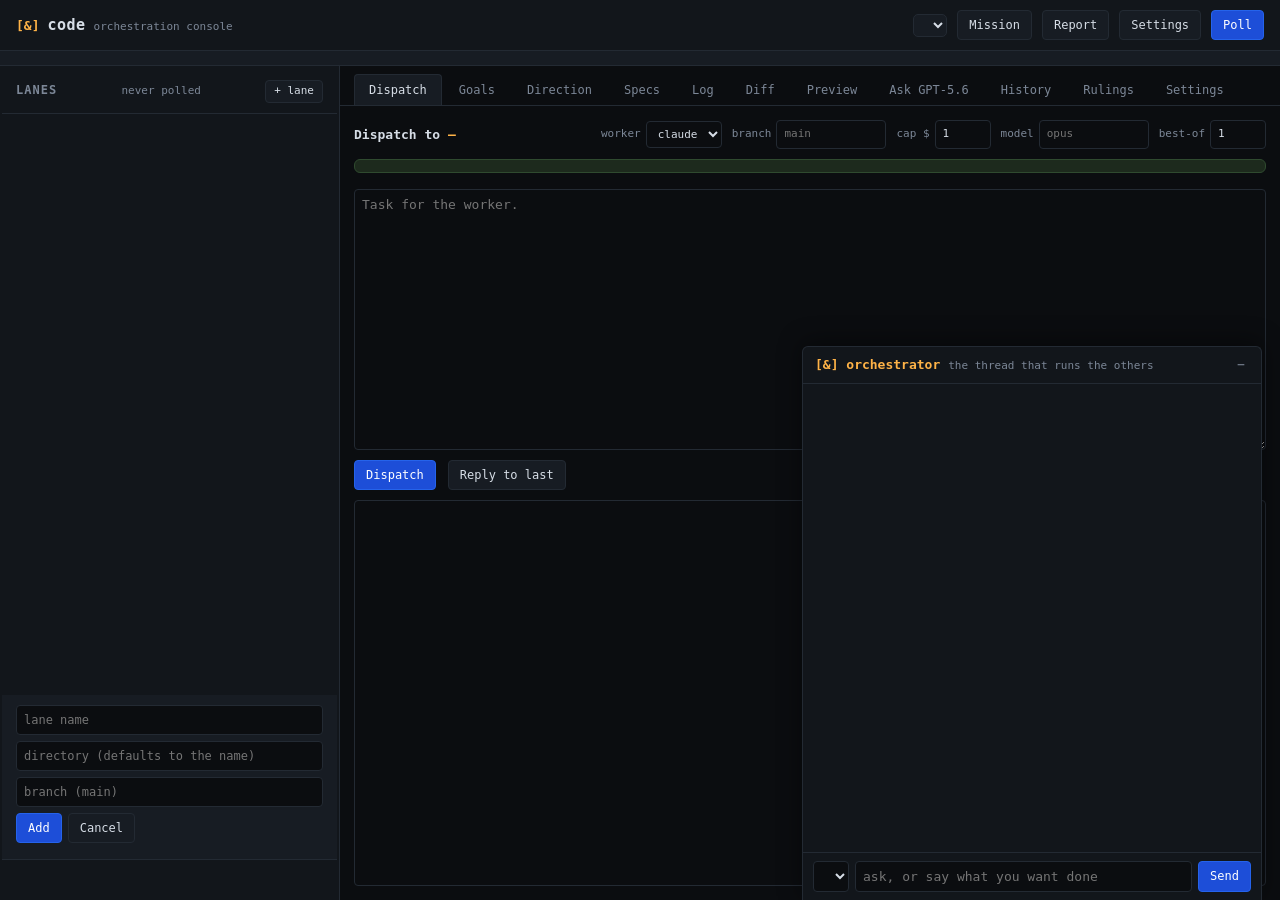
==== commit dd05fe03: "Stop a lane developing without letting it go dark A lane had one setting: on. Halting one meant dele" ====
--- a/index.html
+++ b/index.html
@@ -73,6 +73,7 @@
       <button class="tab" data-tab="ask">Ask GPT-5.6</button>
       <button class="tab" data-tab="history">History</button>
       <button class="tab" data-tab="rulings">Rulings</button>
+      <button class="tab" data-tab="settings">Settings</button>
     </nav>
 
     <div class="pane active" id="pane-dispatch">
@@ -260,6 +261,31 @@
       <div class="pane-head"><h3>Saved rulings</h3></div>
       <div id="r-list" class="ruling-list"></div>
       <div id="r-out" class="ruling md"></div>
+    </div>
+
+    <!-- Per-lane, because "what may run unattended" is the one setting that is
+         genuinely different lane by lane - everything in the Settings sheet
+         (roles, models, bars, the database) is one answer for the whole
+         workspace, and mixing the two would make a per-lane switch look global
+         and a global one look per-lane. The sheet is reachable from here rather
+         than copied into here: two editors over one config is how they
+         disagree. -->
+    <div class="pane" id="pane-settings">
+      <div class="pane-head">
+        <h3>What each lane may start</h3>
+        <div class="row">
+          <button id="btn-set-open">Roles, models and bars&hellip;</button>
+          <button id="btn-lanes-reload">Reload</button>
+          <span class="muted" id="lm-status"></span>
+        </div>
+      </div>
+      <p class="muted">A mode is consulted where work <b>starts</b>, never where it
+      continues. Nothing here stops a worker that is already running: a goal mid-flight
+      is a commitment already made, and killing it leaves a worktree of uncommitted work
+      with nobody to review it. Reading, reviewing, findings and reports are never gated
+      &mdash; a lane that stops reporting has gone dark, which is much harder to notice
+      than one that is paused.</p>
+      <div id="lm-out" class="lanes">loading&hellip;</div>
     </div>
   </section>
 </main>
--- a/app.css
+++ b/app.css
@@ -1015,6 +1015,31 @@
    The tab about what the work is for. Sections are separated by rule rather
    than boxed: this is a document to be read top to bottom, not a dashboard of
    independent widgets, and boxing each part would invite skimming one. */
+/* One row per lane. Three columns - who it is, what it may do, what that is
+   currently costing - so the eye can run down the middle column and read the
+   whole workspace's posture without reading a word of the rest. */
+.lanes { padding: 4px 2px 40px; overflow: auto; font-size: 12px; }
+.lm-row { display: grid; grid-template-columns: 1.4fr 1.2fr 1fr; gap: 12px;
+          align-items: start; padding: 10px 0; border-bottom: 1px solid var(--line); }
+.lm-name b { font-size: 13px; }
+.lm-set select { width: 100%; }
+.lm-set .muted { padding-top: 3px; }
+.lm-state { display: flex; flex-direction: column; gap: 3px; align-items: flex-start; }
+/* A lane that is not building is dimmed but never hidden: the whole failure this
+   replaces is work quietly not happening, so a lane that has been switched off
+   has to stay as visible as one that has not. */
+.lm-shut .lm-name b { color: var(--muted); }
+/* The number that makes a mode honest - what it is stopping, right now. Warm
+   rather than red: nothing here is wrong, it is the switch doing its job. */
+.lm-held { color: var(--warn); font-size: 11.5px; }
+/* Spans all three columns, because it is not a property of the mode just
+   picked - it is what the mode does NOT apply to, and it has to read as an
+   exception to the whole row rather than a detail of one column. */
+.lm-flight { grid-column: 1 / -1; font-size: 11.5px; color: var(--muted);
+             border-left: 2px solid var(--line); padding: 2px 0 0 10px; margin-top: 6px; }
+.lm-flight b { color: var(--fg); }
+.lm-flight ul { margin: 4px 0 0; padding-left: 16px; }
+
 /* Specs. One lane's design documents and the loop that sharpens them. Plain on
    purpose: the interesting thing on this pane is an argument between two models,
    and styling it as a dashboard would make it look decided. */
@@ -1347,6 +1372,15 @@
 }
 .dq-x:hover, .dp-x:hover { color: var(--fg); border-color: var(--muted); }
 
+/* A corrected claim gets the bad-news border and the claim itself struck
+   through: the sentence on the line is the thing that is NOT true, and it is
+   quoted here in full so it can be recognised when it turns up again. Without
+   the strike it reads as an assertion, which is the exact opposite of what the
+   block is for. Muted overall - nothing here is waiting on anybody. */
+.dfix { border-left: 2px solid var(--bad); padding: 6px 0 6px 10px; margin-bottom: 8px; font-size: 12px; }
+.dfix b { color: var(--fg); font-weight: 600; text-decoration: line-through; text-decoration-color: var(--bad); }
+.dfix .tag { margin-right: 6px; }
+
 .drev { border-left: 2px solid var(--line); padding: 6px 0 6px 10px; margin: 10px 0; font-size: 12px; }
 .drev .md { font-size: 12px; line-height: 1.6; }
 /* A rung move is the only claim on this page with a shape, so it gets one. */
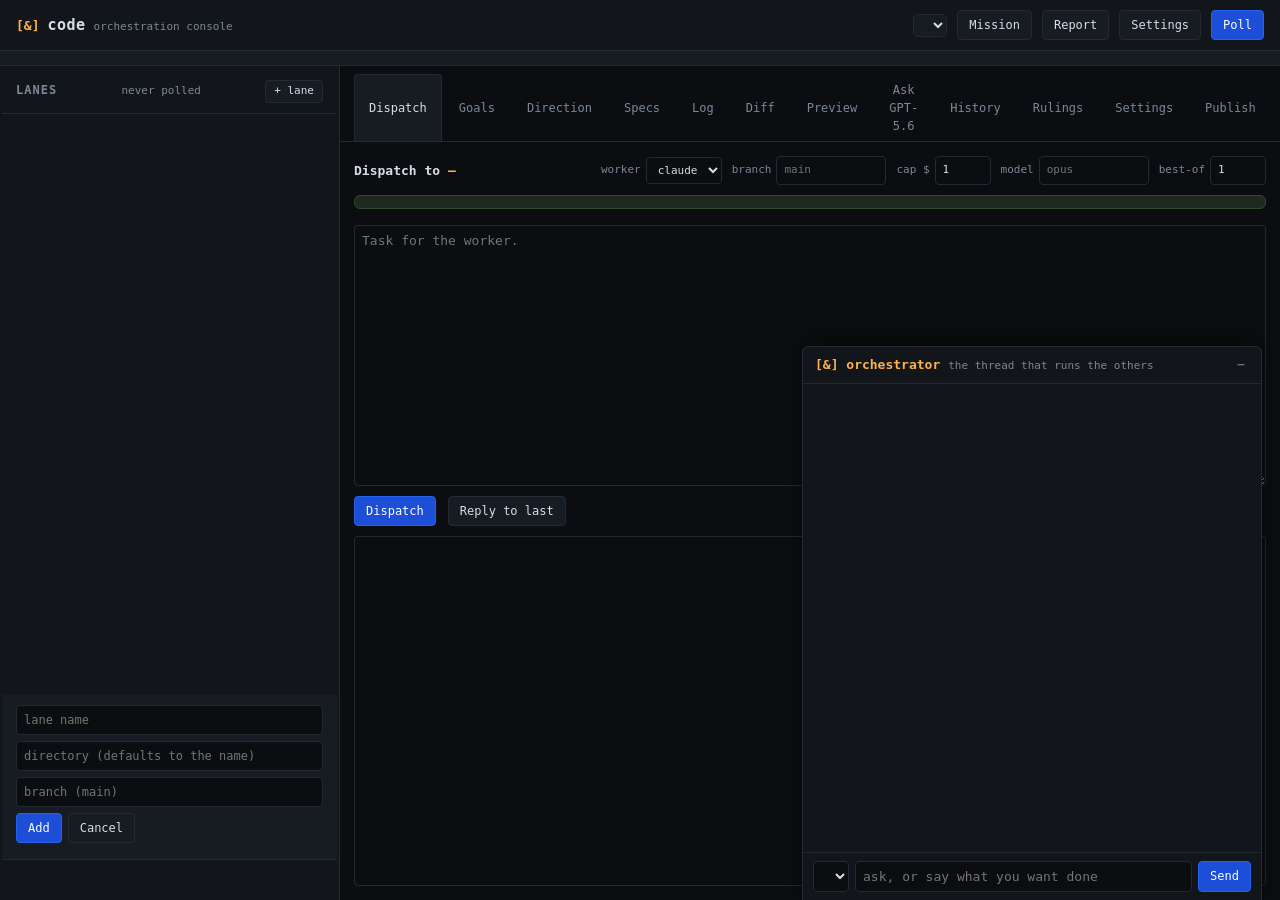
==== commit 8bf9b677: "Ask each provider whether a deploy could happen at all The mission moves lanes from live_local to li" ====
--- a/index.html
+++ b/index.html
@@ -74,6 +74,7 @@
       <button class="tab" data-tab="history">History</button>
       <button class="tab" data-tab="rulings">Rulings</button>
       <button class="tab" data-tab="settings">Settings</button>
+      <button class="tab" data-tab="publish">Publish</button>
     </nav>
 
     <div class="pane active" id="pane-dispatch">
@@ -287,8 +288,69 @@
       than one that is paused.</p>
       <div id="lm-out" class="lanes">loading&hellip;</div>
     </div>
+
+    <!-- Not a deploy button. The mission is to move lanes off `live_local` and
+         onto `live_deployed`, a rung moves when evidence moves it, and that
+         evidence is a deploy that happened - so the first question is whether a
+         deploy COULD happen, and nothing here knew. It cost the fleet directly:
+         every proposal in a free lane sat under a bar with the reason written
+         on it in the architect's own words, unread.
+
+         The targets are discovered from disk rather than configured, because a
+         list kept by hand is wrong the first time somebody adds a service. The
+         identities are asked of each provider rather than inferred from a file,
+         because a token that exists is not a token that works. -->
+    <div class="pane" id="pane-publish">
+      <div class="pane-head">
+        <h3>What could be deployed</h3>
+        <div class="row">
+          <button id="btn-dep-reload">Re-check</button>
+          <span class="muted" id="dep-status"></span>
+        </div>
+      </div>
+      <p class="muted">Each provider is asked its own <code>whoami</code>, so what is
+      shown is what a deploy would actually find rather than what a config file claims.
+      Signing in opens a page in the browser; the console keeps asking the provider until
+      the provider says yes &mdash; never until the CLI says so.</p>
+      <div id="dep-out" class="deploy">loading&hellip;</div>
+    </div>
   </section>
 </main>
+
+<!-- The three strips that used to stack under the header. They were pushing the
+     board itself below the fold, and a permanent wall of text is one nobody
+     reads - so they live behind the Notifications button now. Still three
+     separate lists, still in the same order: a finding is news about what we
+     believe, an obligation is a chore the harness noticed, and a watch item is
+     a fact off the board. Merging them would let a stale docs build sit at the
+     same weight as a contradiction. -->
+<aside id="notify" class="notify hidden">
+  <div class="notify-head">
+    <h3>Notifications</h3>
+    <span class="muted" id="notify-sub"></span>
+    <button id="btn-notify-close" title="Close">&times;</button>
+  </div>
+  <div class="notify-body">
+    <div class="nsec">
+      <h4>What the work said</h4>
+      <p class="muted">Claims about the doctrine that nobody has told you yet. A
+      contradiction means something we believed and acted on is false.</p>
+      <div id="findings" class="findings hidden"></div>
+    </div>
+    <div class="nsec">
+      <h4>Standing obligations</h4>
+      <p class="muted">Things that have to keep being true and currently do not.</p>
+      <div id="obligations" class="obligations hidden"></div>
+    </div>
+    <div class="nsec">
+      <h4>Worth knowing about</h4>
+      <p class="muted">What the harness can see is wrong, off the board and the
+      worktrees &mdash; not a model's opinion.</p>
+      <div id="watch" class="watch hidden"></div>
+    </div>
+    <div class="notify-empty" id="notify-empty">Nothing to read.</div>
+  </div>
+</aside>
 
 <div id="dock" class="dock">
   <div class="dock-head" id="dock-head">
--- a/app.css
+++ b/app.css
@@ -1040,6 +1040,48 @@
 .lm-flight b { color: var(--fg); }
 .lm-flight ul { margin: 4px 0 0; padding-left: 16px; }
 
+/* ------------------------------------------------------------------ publish
+   Two blocks, in the order the question is actually asked: which credentials
+   work, and then what is waiting on them. The providers are laid out large and
+   the services small, because there are two or three of the first and ten of
+   the second, and ten small rows reading "cannot deploy" would suggest ten
+   problems when there is one. */
+.deploy { padding: 4px 2px 40px; overflow: auto; font-size: 12px; }
+
+/* The number the whole tab exists to show: what the missing credentials cost,
+   stated against the mission rather than as a status. Not red - nothing has
+   gone wrong here, it is a thing only the operator can do. */
+.dep-toll { font-size: 12px; line-height: 1.7; color: var(--muted);
+            border-left: 2px solid var(--warn); padding: 2px 0 2px 12px;
+            margin: 2px 0 16px; }
+.dep-toll b { color: var(--fg); }
+
+/* One provider. Three columns: who it is and what it holds up, what it said
+   when we asked, and the one thing that can be done about it. */
+.dep-id { display: grid; grid-template-columns: 1.1fr 1.6fr auto; gap: 12px;
+          align-items: start; padding: 10px 0; border-bottom: 1px solid var(--line); }
+.dep-id b { font-size: 13px; }
+/* The provider's own words, kept verbatim - a paraphrase of "no access token
+   available" is how a console starts inventing the state of the world. */
+.dep-why { color: var(--muted); font-size: 11.5px; line-height: 1.6; }
+.dep-why code { font-size: 11px; color: #cfe2f5; }
+.dep-bad b { color: var(--warn); }
+.dep-ok { color: var(--ok); font-size: 11.5px; }
+.dep-login {
+  padding: 3px 11px; border-radius: 10px; cursor: pointer; font-size: 11px;
+  background: #23303f; border: 1px solid #3a5570; color: #cfe2f5;
+}
+.dep-login:hover { background: #2c3d51; }
+
+/* The services. Dimmed when stranded, never hidden - a service that cannot be
+   deployed is exactly the one worth being able to see. */
+.dep-list { padding-top: 14px; }
+.dep-row { display: grid; grid-template-columns: 2fr 1fr 1fr; gap: 12px;
+           padding: 5px 0; border-bottom: 1px solid var(--line); }
+.dep-shut b { color: var(--muted); }
+/* Deployable, and no lane owns it: no worker will ever be pointed at it. */
+.dep-orphan { color: var(--warn); }
+
 /* Specs. One lane's design documents and the loop that sharpens them. Plain on
    purpose: the interesting thing on this pane is an argument between two models,
    and styling it as a dashboard would make it look decided. */
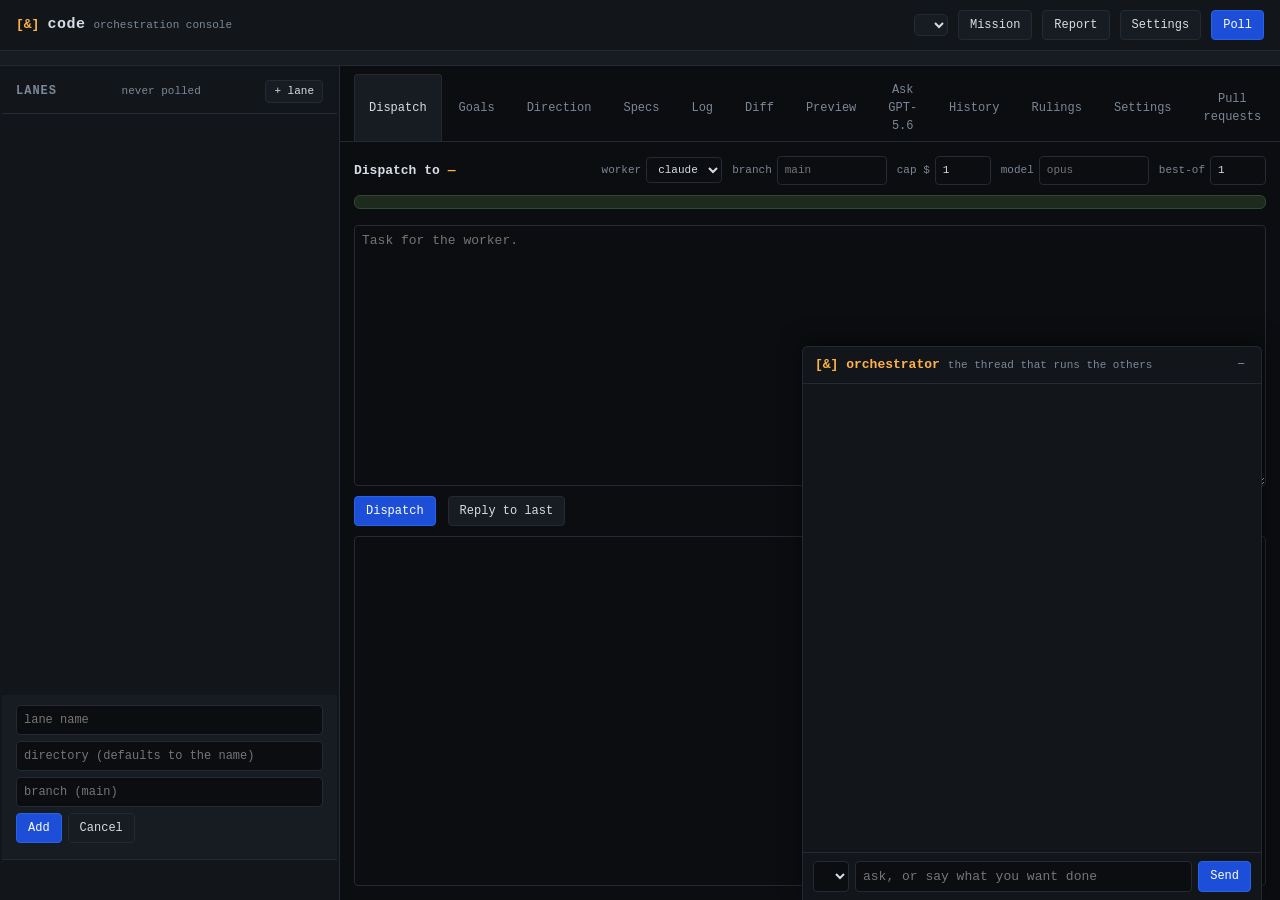
==== commit 4bd07bd5: "Add the pull requests tab: what is finished and has never been handed over The board stops caring ab" ====
--- a/index.html
+++ b/index.html
@@ -74,6 +74,7 @@
       <button class="tab" data-tab="history">History</button>
       <button class="tab" data-tab="rulings">Rulings</button>
       <button class="tab" data-tab="settings">Settings</button>
+      <button class="tab" data-tab="prs">Pull requests</button>
       <button class="tab" data-tab="publish">Publish</button>
     </nav>
 
@@ -300,6 +301,29 @@
          list kept by hand is wrong the first time somebody adds a service. The
          identities are asked of each provider rather than inferred from a file,
          because a token that exists is not a token that works. -->
+    <!-- The handoff, across every lane at once. The board answers "what is being
+         worked on"; this answers the two questions that come after it and that
+         nothing else on screen asks: what is finished and has never been handed
+         to anyone, and what has been handed over that nothing is testing.
+
+         The four numbers along the top are counted from goals and from GitHub's
+         own answers, never from a model's summary of either. Nothing on this
+         tab merges anything, and there is no button here that could. -->
+    <div class="pane" id="pane-prs">
+      <div class="pane-head">
+        <h3>What has been handed over</h3>
+        <div class="row">
+          <button id="btn-pr-reload">Re-check</button>
+          <span class="muted" id="pr-status"></span>
+        </div>
+      </div>
+      <p class="muted">Every repository the lanes point at is asked what is open on
+      it. A pull request's checks are whatever GitHub says they are &mdash; a rollup
+      that is entirely skipped is shown as skipped and not as green, because a tick
+      over nothing that ran is worse than a cross.</p>
+      <div id="pr-out" class="prs">loading&hellip;</div>
+    </div>
+
     <div class="pane" id="pane-publish">
       <div class="pane-head">
         <h3>What could be deployed</h3>
--- a/app.css
+++ b/app.css
@@ -1076,11 +1076,79 @@
 /* The services. Dimmed when stranded, never hidden - a service that cannot be
    deployed is exactly the one worth being able to see. */
 .dep-list { padding-top: 14px; }
-.dep-row { display: grid; grid-template-columns: 2fr 1fr 1fr; gap: 12px;
-           padding: 5px 0; border-bottom: 1px solid var(--line); }
+.dep-row { display: grid; grid-template-columns: 2fr 0.7fr 0.9fr auto; gap: 12px;
+           padding: 7px 0; border-bottom: 1px solid var(--line); align-items: start; }
+/* The row's own history: what was last shipped from here, from which commit,
+   and what something outside the deploy tool said afterwards. Small, because on
+   a healthy row it is the least interesting line on the screen - and it is the
+   entire point of the tab on an unhealthy one. */
+.dep-last { font-size: 11px; margin-top: 3px; }
+.dep-act { display: flex; gap: 6px; }
+.dep-check, .dep-go {
+  padding: 3px 11px; border-radius: 10px; cursor: pointer; font-size: 11px;
+  background: #23303f; border: 1px solid #3a5570; color: #cfe2f5;
+}
+.dep-check:hover { background: #2c3d51; }
+/* Publish is the only button in this console that spends money and changes
+   something nobody can revert from here. It does not look like Check. */
+.dep-go { background: #3a2a1b; border-color: #6d4a25; color: #f0c98a; }
+.dep-go:hover { background: #4a3622; }
+/* Spans the row, so a provider's output is not squeezed into one column. */
+.dep-log { grid-column: 1 / -1; font-size: 11px; }
+.dep-log:empty { display: none; }
+.dep-tail { margin: 4px 0 0; padding: 6px 8px; background: #0e141b;
+            border-radius: 6px; max-height: 150px; overflow: auto;
+            white-space: pre-wrap; font-size: 10.5px; color: var(--muted); }
+.dep-tail:empty { display: none; }
+.dep-behind { color: var(--warn); font-size: 10.5px; }
 .dep-shut b { color: var(--muted); }
 /* Deployable, and no lane owns it: no worker will ever be pointed at it. */
 .dep-orphan { color: var(--warn); }
+
+/* Pull requests. Two lists, and the visual weight is deliberately on the second
+   one: what is open on GitHub is already visible on GitHub, and what is finished
+   here and has never left the machine is visible nowhere else. */
+.prs { padding: 4px 2px 40px; overflow: auto; font-size: 12px; }
+.prs h4 { margin: 20px 0 8px; font-size: 12px; color: var(--muted);
+          font-weight: 600; letter-spacing: 0.04em; text-transform: uppercase; }
+.pr-who { padding-bottom: 10px; }
+.pr-row { display: grid; grid-template-columns: 2.2fr 1fr 1fr; gap: 12px;
+          padding: 9px 0; border-top: 1px solid var(--line); line-height: 1.6; }
+.pr-row a { color: #8ab4d8; }
+/* A repository with nothing open, and one nobody could ask - same row, and the
+   colour is the only thing that separates them. See the `why` in the markup. */
+.pr-quiets { padding-top: 8px; }
+.pr-quiet { display: flex; gap: 10px; padding: 4px 0; font-size: 11px; }
+.pr-goal { border: 1px solid var(--line); border-radius: 8px;
+           padding: 10px 12px; margin-bottom: 10px; }
+/* The ones that could go right now. The only green on this pane. */
+.pr-go { border-color: #2e5d3a; }
+.pr-goal-head { display: grid; grid-template-columns: 2.4fr 1.2fr; gap: 12px;
+                line-height: 1.6; }
+.pr-goal-act { padding-top: 8px; }
+.pr-goal-act a { color: #8ab4d8; font-size: 11px; }
+.pr-write {
+  background: #1e2b38; color: #cfe2f5; border: 1px solid #35506b;
+  border-radius: 6px; padding: 4px 10px; font-size: 11px; cursor: pointer;
+}
+.pr-write:hover { background: #2c3d51; }
+.pr-tally { font-size: 11px; }
+/* Every sentence here is one separate thing that is wrong. They are stacked
+   rather than joined with semicolons so the count is readable at a glance. */
+.pr-blocked { color: var(--warn); font-size: 11px; line-height: 1.7;
+              padding-top: 8px; }
+.pr-clear { color: var(--ok); }
+.pr-conds { padding-top: 8px; border-top: 1px solid var(--line); margin-top: 8px; }
+.pr-cond { display: grid; grid-template-columns: 2.6fr 1fr auto; gap: 12px;
+           padding: 5px 0; font-size: 11px; line-height: 1.6; }
+.pr-cond code { font-size: 10.5px; color: #cfe2f5; }
+.pr-waive, .pr-unwaive {
+  background: #2a2118; color: #d8c39a; border: 1px solid #5c4a2e;
+  border-radius: 6px; padding: 3px 8px; font-size: 10.5px; cursor: pointer;
+}
+.pr-waive:hover, .pr-unwaive:hover { background: #3a2e20; }
+.pr-log { font-size: 11px; padding-top: 6px; }
+.pr-log:empty { display: none; }
 
 /* Specs. One lane's design documents and the loop that sharpens them. Plain on
    purpose: the interesting thing on this pane is an argument between two models,
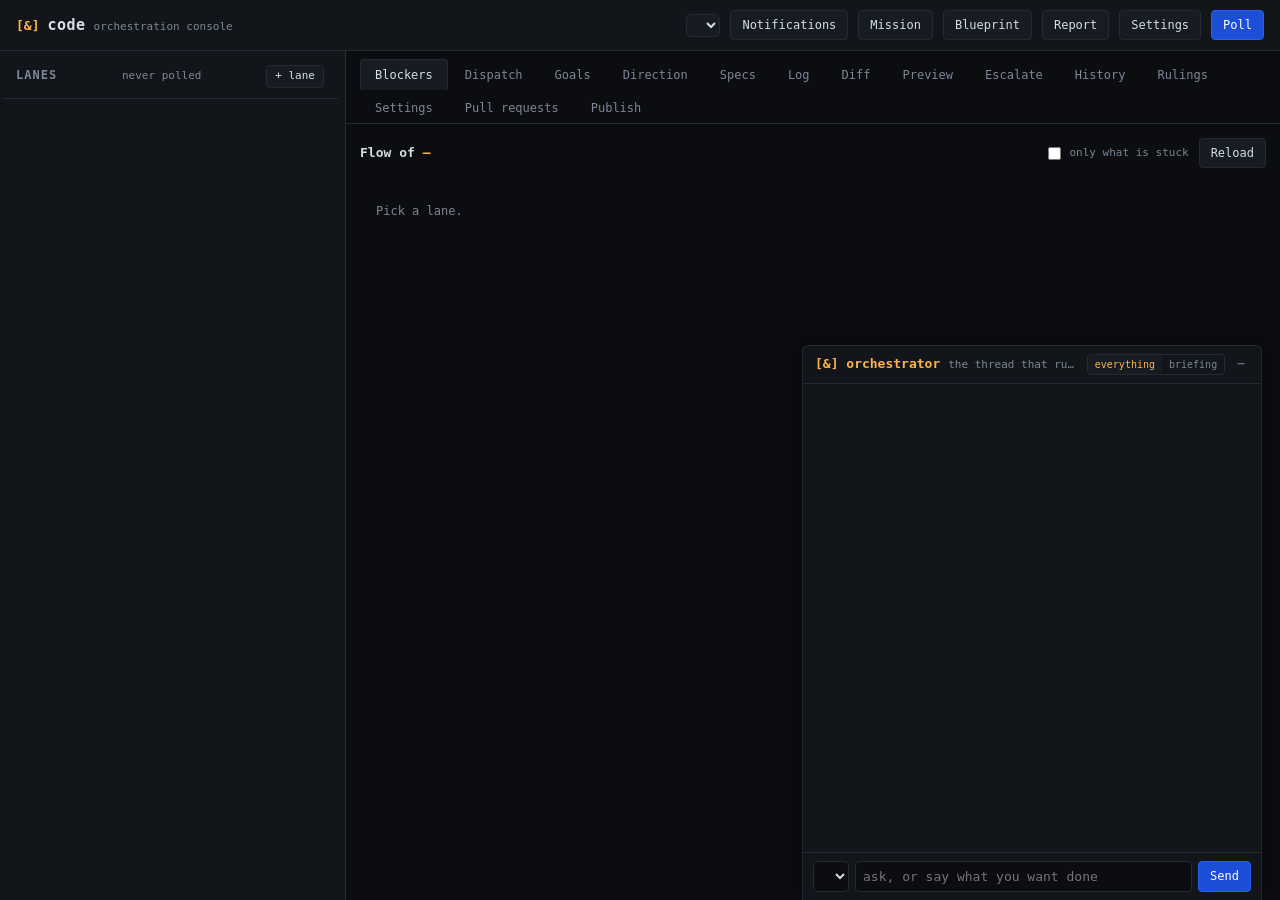
==== commit bfede28c: "Show how the lanes stack, and stop three ways the state could go wrong The Blueprint tab is a full p" ====
--- a/index.html
+++ b/index.html
@@ -16,7 +16,6 @@
   </div>
   <div class="health" id="health"></div>
   <div class="actions">
-    <span class="credit" id="credit"></span>
     <!-- Which workspace, before anything else in this bar: every number on the
          page is scoped to it, so reading the page without seeing it is how you
          end up reasoning about the wrong board. -->
@@ -27,7 +26,18 @@
          nothing at all. -->
     <span class="ws-why" id="ws-why"></span>
     <span class="align" id="align"></span>
+    <!-- Everything the board has to say that you have not read yet, behind one
+         control. It carries a count because a button with nothing on it is a
+         button nobody opens - and the count is red when any of it is a
+         contradiction, since that is the one kind that is not a queue. -->
+    <button id="btn-notify" title="findings, standing obligations and what the harness can see is wrong">
+      Notifications <span class="nbadge" id="notify-count"></span></button>
     <button id="btn-mission" title="what this workspace is for, and whether the work still is">Mission</button>
+    <!-- Not a sheet and not a modal: it replaces the board. The three things it
+         answers - how the lanes stack, what fires between them, and what each
+         call is actually sent - are all things you read across the whole
+         workspace at once, and none of them fit beside a lane list. -->
+    <button id="btn-blueprint" title="how the lanes stack, what fires between them, and exactly what each call is sent">Blueprint</button>
     <button id="btn-report" title="the whole workspace as one page: what happened, what is happening, where it is headed">Report</button>
     <button id="btn-settings" title="what spends, and what to switch off">Settings</button>
     <button id="btn-poll" class="primary">Poll</button>
@@ -35,19 +45,12 @@
 </header>
 
 <div id="banner" class="banner hidden"></div>
-<!-- What the work has said about the doctrine, above everything the harness
-     noticed by itself: a contradiction means something we believed is false. -->
-<div id="findings" class="findings hidden"></div>
-<!-- Things that have to keep being true and currently do not. Below findings:
-     a stale build is a chore, a contradiction is news. -->
-<div id="obligations" class="obligations hidden"></div>
-<div id="watch" class="watch hidden"></div>
 <div id="running" class="running hidden"></div>
 
 <main>
   <section class="lanes">
     <div class="section-head">
-      <h2>Lanes</h2>
+      <h2>LANES</h2>
       <span class="muted" id="polled">never polled</span>
       <button id="btn-lane-add" title="Register a repo under the workspace as a lane">+ lane</button>
     </div>
@@ -61,16 +64,22 @@
     </div>
   </section>
 
+  <!-- The gutter you drag to widen the lane list. Lane names are repo names,
+       which are as long as they are, so a fixed column either truncates them or
+       wastes the space on a workspace whose names are short. -->
+  <div id="lane-grip" class="lane-grip" title="drag to resize (double-click to reset)"></div>
+
   <section class="detail">
     <nav class="tabs">
-      <button class="tab active" data-tab="dispatch">Dispatch</button>
+      <button class="tab active" data-tab="blockers">Blockers</button>
+      <button class="tab" data-tab="dispatch">Dispatch</button>
       <button class="tab" data-tab="goals">Goals</button>
       <button class="tab" data-tab="direction">Direction</button>
       <button class="tab" data-tab="specs">Specs</button>
       <button class="tab" data-tab="log">Log</button>
       <button class="tab" data-tab="diff">Diff</button>
       <button class="tab" data-tab="preview">Preview</button>
-      <button class="tab" data-tab="ask">Ask GPT-5.6</button>
+      <button class="tab" data-tab="ask">Escalate</button>
       <button class="tab" data-tab="history">History</button>
       <button class="tab" data-tab="rulings">Rulings</button>
       <button class="tab" data-tab="settings">Settings</button>
@@ -78,7 +87,22 @@
       <button class="tab" data-tab="publish">Publish</button>
     </nav>
 
-    <div class="pane active" id="pane-dispatch">
+    <!-- The whole pipeline, drawn once. Every other pane shows one rung of it;
+         this is the only place the rungs are shown as connected, with what is
+         stopping each one and the button that unsticks it. It reads nothing
+         over the network, so it opens instantly and is the pane you land on. -->
+    <div class="pane active" id="pane-blockers">
+      <div class="pane-head">
+        <h3>Flow of <span class="lane-chip" id="b-lane">&mdash;</span></h3>
+        <div class="row">
+          <label><input type="checkbox" id="b-only"> only what is stuck</label>
+          <button id="btn-flow">Reload</button>
+        </div>
+      </div>
+      <div id="b-out" class="flowpane"><div class="empty">Pick a lane.</div></div>
+    </div>
+
+    <div class="pane" id="pane-dispatch">
       <div class="pane-head">
         <h3>Dispatch to <span class="lane-chip" id="d-lane">&mdash;</span></h3>
         <div class="row">
@@ -132,6 +156,46 @@
           <span class="muted" id="dir-status"></span>
         </div>
       </div>
+      <!-- What the SELECTED lane is for, which is a different question from
+           what the direction engine below is doing. The engine proposes work
+           across the whole workspace; this is the standard that work gets
+           proposed against, and until now it had a read/write API and no screen
+           at all - so the one record every proposer, scorer and judge is shown
+           was the one record nobody could see.
+
+           Drafting is a model call and saving is not. The draft button fills
+           these boxes in and changes nothing; the save button is the only thing
+           that writes. That split is deliberate: this is the only field set in
+           the system that is read BY the thing that would be writing it, so a
+           model allowed to save could revise the standard it is about to be
+           held to. -->
+      <details id="dir-lanedir" class="lanedir">
+        <summary>What this lane is for <span class="muted" id="ld-sum"></span></summary>
+        <div id="ld-body">select a lane on the left</div>
+      </details>
+      <!-- The same record, read rather than edited, and ABOVE the workspace
+           direction because it is the narrower of the two and the one that
+           changes when you change lanes. Everything under `dir-out` is read
+           from the workspace mission and DOCTRINE.md, so it is word for word
+           identical in all thirty-one lanes - which is correct, and is exactly
+           why a per-lane record that only existed inside a closed accordion
+           read as a page that never updates. -->
+      <div id="ld-read" class="ldread"></div>
+      <!-- The workspace's own direction, which is DOCTRINE.md. Until now this
+           file had a reader and no writer: it is injected verbatim into every
+           plan, review and worker prompt, and the only way to change it was to
+           leave the console. Same defect the lane directions had — the record
+           with the widest reach had the least machinery around it.
+
+           Saving here does not ratify. A save moves the digest, the digest
+           moving is what stands the change on the board unratified, and that
+           is the only reason a button that edits the rules is safe to have.
+           Draft and Review are model calls and neither writes. -->
+      <details id="dir-doctrine" class="lanedir">
+        <summary>What the whole workspace is held to
+          <span class="muted" id="dc-sum"></span></summary>
+        <div id="dc-body">loading…</div>
+      </details>
       <div id="dir-out" class="direction">loading…</div>
     </div>
 
@@ -223,7 +287,7 @@
 
     <div class="pane" id="pane-ask">
       <div class="pane-head">
-        <h3>Escalate <span class="lane-chip" id="a-lane">&mdash;</span> to GPT-5.6</h3>
+        <h3>Escalate <span class="lane-chip" id="a-lane">&mdash;</span> to architect</h3>
         <div class="row">
           <label>thread <select id="a-consult"></select></label>
           <label>model <select id="a-model"></select></label>
@@ -301,18 +365,23 @@
          list kept by hand is wrong the first time somebody adds a service. The
          identities are asked of each provider rather than inferred from a file,
          because a token that exists is not a token that works. -->
-    <!-- The handoff, across every lane at once. The board answers "what is being
-         worked on"; this answers the two questions that come after it and that
-         nothing else on screen asks: what is finished and has never been handed
-         to anyone, and what has been handed over that nothing is testing.
-
-         The four numbers along the top are counted from goals and from GitHub's
-         own answers, never from a model's summary of either. Nothing on this
-         tab merges anything, and there is no button here that could. -->
+    <!-- The handoff. The board answers "what is being worked on"; this answers
+         the two questions that come after it and that nothing else on screen
+         asks: what is finished and has never been handed to anyone, and what
+         has been handed over that nothing is testing.
+
+         The numbers along the top are counted from goals and from GitHub's own
+         answers, never from a model's summary of either. There IS now a button
+         here that merges - and the only thing that decides whether it is drawn
+         is GitHub's own check rollup, which is the one piece of evidence this
+         harness structurally cannot manufacture for itself. -->
     <div class="pane" id="pane-prs">
       <div class="pane-head">
         <h3>What has been handed over</h3>
         <div class="row">
+          <!-- Same rule as Publish: an operator standing on a lane is asking
+               about that lane, and the whole workspace is one press away. -->
+          <button id="btn-pr-scope">All lanes</button>
           <button id="btn-pr-reload">Re-check</button>
           <span class="muted" id="pr-status"></span>
         </div>
@@ -328,6 +397,10 @@
       <div class="pane-head">
         <h3>What could be deployed</h3>
         <div class="row">
+          <!-- What this pane is about. It opens on the selected lane, because an
+               operator standing on a lane is asking about that lane's work; the
+               whole account is one press away and the button names where it goes. -->
+          <button id="btn-dep-scope">All lanes</button>
           <button id="btn-dep-reload">Re-check</button>
           <span class="muted" id="dep-status"></span>
         </div>
@@ -337,9 +410,120 @@
       Signing in opens a page in the browser; the console keeps asking the provider until
       the provider says yes &mdash; never until the CLI says so.</p>
       <div id="dep-out" class="deploy">loading&hellip;</div>
+
+      <h3 class="dep-h">What is already live</h3>
+      <p class="muted">Cloudflare&rsquo;s own answer, not a config file&rsquo;s. Every one
+      of these Pages sites is built by Cloudflare when a commit lands on GitHub, so
+      there is nothing here to press &mdash; <b>the deploy is a push</b>. What is worth
+      knowing is the commit each site is serving, set against the commit in the tree:
+      that is the one claim about <code>live_deployed</code> on this screen that nobody
+      had to be trusted for.</p>
+      <div id="cf-out" class="deploy"><span class="muted">not asked yet</span></div>
     </div>
   </section>
 </main>
+
+<!-- ============================================================ BLUEPRINT ===
+     Takes the place of <main> rather than floating over it. A modal would make
+     this a thing you glance at; it is a thing you work in, and the whole point
+     is to see the workspace at once instead of one lane at a time.
+
+     Three views, because there are three separable questions and answering them
+     on one screen would mean answering none of them well:
+
+       Map      - how the lanes layer. Rows are the evidence rung a lane has
+                  been JUDGED to reach, so nobody can promote a lane by dragging
+                  it. Columns are layers the operator names and assigns.
+       Triggers - what fires between the layers. Every one of them writes an
+                  unscored proposal and stops. Nothing here starts a worker.
+       Context  - what a given call is actually sent, block by block, built for
+                  real at the moment you ask. No model is called.
+-->
+<section id="blueprint" class="blueprint hidden">
+  <nav class="bp-tabs">
+    <button class="bp-tab active" data-bp="flow">Flow</button>
+    <button class="bp-tab" data-bp="map">Map</button>
+    <button class="bp-tab" data-bp="triggers">Triggers</button>
+    <button class="bp-tab" data-bp="context">Context</button>
+    <span class="bp-note" id="bp-note"></span>
+    <button id="bp-reload">Reload</button>
+    <button id="bp-close" title="back to the board">Close</button>
+  </nav>
+
+  <!-- Agents is who does the work and what governs each rung; the other three
+       are the same things the three panes below show, drawn instead of listed.
+       Same data from the same functions - a lens, not a fourth source of truth.
+
+       Agents is the one lens that writes, and every control on it posts to an
+       endpoint that already existed somewhere else in the console. What it does
+       NOT let you do is drag an arrow: the order of the rungs is what the code
+       does. The arrows you can author are on Triggers. -->
+  <div class="bp-pane active" id="bp-pane-flow">
+    <div class="bp-bar">
+      <span class="bp-lens">
+        <button class="bp-lensb active" data-lens="agents">Agents</button>
+        <button class="bp-lensb" data-lens="map">Map</button>
+        <button class="bp-lensb" data-lens="triggers">Triggers</button>
+        <button class="bp-lensb" data-lens="context">Context</button>
+      </span>
+      <span id="bp-flow-args" class="bp-flow-args hidden">
+        <!-- The four levels are the same lens at four scales, so they are a
+             picker rather than four more pills: the pills are different
+             questions, the levels are the same question about a bigger thing.
+             The lane picker hides on the three levels that are not about one
+             lane - shown and ignored, it reads as a control that broke. -->
+        <label id="bp-flow-lvl-l">level <select id="bp-flow-lvl"></select></label>
+        <label id="bp-flow-act-l">call <select id="bp-flow-act"></select></label>
+        <label id="bp-flow-lane-l">lane <select id="bp-flow-lane"></select></label>
+      </span>
+      <button id="bp-flow-fit">Fit</button>
+      <span class="muted" id="bp-flow-note"></span>
+    </div>
+    <div id="bp-flow" class="bp-flow"></div>
+    <div id="bp-flow-empty" class="empty hidden"></div>
+    <div id="bp-flow-legend" class="bp-legend"></div>
+    <div id="bp-flow-tip" class="bp-tip hidden"></div>
+  </div>
+
+  <div class="bp-pane" id="bp-pane-map">
+    <div class="bp-bar">
+      <span class="muted">Rows are the rung a lane's evidence has been judged to
+        reach &mdash; they are read from the reviews, not set here. Columns are
+        yours to name.</span>
+      <button id="bp-seed">Suggest layers</button>
+      <button id="bp-stack-add">+ layer</button>
+    </div>
+    <div id="bp-draft" class="bp-draft hidden"></div>
+    <div id="bp-map" class="bp-map"><div class="empty">Loading&hellip;</div></div>
+    <div id="bp-node" class="bp-node hidden"></div>
+  </div>
+
+  <div class="bp-pane" id="bp-pane-triggers">
+    <div class="bp-bar">
+      <span class="muted">A trigger writes a proposal into Direction and stops.
+        It is scored and gated like anything else &mdash; nothing here starts a
+        worker or spends money.</span>
+      <button id="bp-trig-draft">Draft the wiring</button>
+      <button id="bp-trig-step">Run the pass now</button>
+      <button id="bp-trig-new" class="primary">+ trigger</button>
+    </div>
+    <div id="bp-trig-draft-box" class="bp-draft hidden"></div>
+    <div id="bp-trig-form" class="bp-form hidden"></div>
+    <div id="bp-trigs" class="bp-trigs"><div class="empty">Loading&hellip;</div></div>
+  </div>
+
+  <div class="bp-pane" id="bp-pane-context">
+    <div class="bp-bar">
+      <label>call <select id="bp-act"></select></label>
+      <label>lane <select id="bp-lane"></select></label>
+      <button id="bp-ctx-go" class="primary">Build it</button>
+      <span class="muted" id="bp-ctx-sub"></span>
+    </div>
+    <div id="bp-ctx" class="bp-ctx"><div class="empty">Pick a call and build it.
+      Nothing is sent to a model &mdash; this is the same code path the real call
+      takes, stopped one step before it goes out.</div></div>
+  </div>
+</section>
 
 <!-- The three strips that used to stack under the header. They were pushing the
      board itself below the fold, and a permanent wall of text is one nobody
@@ -380,6 +564,13 @@
   <div class="dock-head" id="dock-head">
     <span class="dock-title">[&amp;] orchestrator</span>
     <span class="muted" id="dock-sub">the thread that runs the others</span>
+    <!-- Lives in the head, so it is on screen whether the dock is open or shut:
+         the moment you most want the short version is the moment the thread is
+         too long to have open. -->
+    <span class="dock-mode" id="dock-mode">
+      <button data-mode="feed" title="every line, in the order it happened">everything</button>
+      <button data-mode="brief" title="someone watching the board for you: tells you what matters, answers when you ask">briefing</button>
+    </span>
     <span class="dock-toggle" id="dock-toggle">&minus;</span>
   </div>
   <div id="dock-feed" class="dock-feed"></div>
@@ -443,6 +634,21 @@
       <button id="btn-ws-add">Create</button>
       <span class="muted" id="mi-ws-status"></span>
     </div>
+
+    <h4>Move a lane</h4>
+    <p class="muted">A lane belongs to one workspace, and so do its goals and its
+    worktree &mdash; so moving it moves all three, and uncommitted work in the
+    worktree comes with it. What is <em>not</em> moved is the history written about
+    the lane elsewhere: findings, proposals and reports stay with the workspace that
+    recorded them. Ask first, and it says how many of each before you decide.</p>
+    <div class="row">
+      <select id="mv-lane"></select>
+      <span class="muted">to</span>
+      <select id="mv-to"></select>
+      <button id="btn-mv-check">What would move?</button>
+      <button id="btn-mv-do" class="primary hidden">Move it</button>
+    </div>
+    <div id="mv-out" class="mv-out"></div>
 
     <div class="row"><button id="btn-mi-close">Close</button></div>
   </div>
@@ -531,6 +737,21 @@
     it ranks proposals against each other, and the ceiling on spending is the daily one.</p>
     <div id="set-cal" class="setcal"></div>
 
+    <h4>Sharpening a spec</h4>
+    <p class="muted">A spec run ends when the reviewer and the writer agree the
+    document is solid. This is only the spend backstop underneath that &mdash; the
+    point at which a pair that will not converge stops billing. A run that hits it
+    is reported as <b>capped</b>, which means it stopped without a verdict rather
+    than because the document was finished.</p>
+    <div class="row barrow">
+      <label for="set-spec-rounds">review rounds per document</label>
+      <input id="set-spec-rounds" type="number" min="1" max="100" step="1" class="num">
+    </div>
+    <p class="muted">Raise it when runs keep coming back capped on documents that
+    were still improving; lower it when they burn rounds arguing. Changing it
+    applies to the next round of every run &mdash; it does not restart one that
+    has already stopped.</p>
+
     <h4>Where your work is kept</h4>
     <p class="muted">Nothing here has ever lived in the browser &mdash; the board,
     this chat, every finding, goal and ruling are files on your disk. Alongside
@@ -591,6 +812,9 @@
   </div>
 </div>
 
+<!-- Vendored, not a CDN link: this console has to draw its own graph on a
+     machine with no network. cytoscape 3.30.2, MIT. -->
+<script src="cytoscape.min.js"></script>
 <script src="app.js"></script>
 </body>
 </html>
--- a/app.css
+++ b/app.css
@@ -54,7 +54,6 @@
 .health .h b { color: var(--fg); font-weight: 600; }
 
 .actions { display: flex; align-items: center; gap: 10px; }
-.credit { color: var(--muted); font-size: 11px; }
 
 /* Why the workspace select will not move, beside the select itself. */
 .ws-why { font-size: 11px; color: var(--muted); }
@@ -122,7 +121,13 @@
   flex: 0 0 auto;
 }
 .banner.bad { background: #3f1414; border-color: #7f1d1d; color: #fca5a5; }
-.hidden { display: none; }
+/* `!important` because this is a utility, not a component. Without it any later
+   rule that sets a `display` on the same element wins on source order alone -
+   `.lane-add { display: flex }` seventy lines down was holding the add-a-lane
+   form open permanently, and `.modal`, `.pairing`, `.dbreport` and `#p-frame`
+   each carry their own hand-written `.hidden` patch further down for exactly
+   the same reason. One rule here instead of one patch per component. */
+.hidden { display: none !important; }
 
 /* ---------- running work ---------- */
 
@@ -169,13 +174,26 @@
 
 main {
   display: grid;
-  grid-template-columns: 340px 1fr;
+  /* The lane column is set from --lane-w so one property moves it; the drag
+     handler writes that variable and nothing else. */
+  grid-template-columns: var(--lane-w, 340px) 6px 1fr;
   flex: 1 1 auto;
   min-height: 0;
 }
 
+/* Sits in its own grid track rather than overlapping either neighbour, so a
+   drag can never start on top of a lane row's click target. */
+.lane-grip {
+  cursor: col-resize;
+  background: var(--panel);
+  border-right: 1px solid var(--line);
+}
+.lane-grip:hover, body.resizing .lane-grip { background: var(--line); }
+/* While dragging, the pointer belongs to the grip - without this a fast drag
+   selects text across the whole page and the cursor flickers over each pane. */
+body.resizing { cursor: col-resize; user-select: none; }
+
 .lanes {
-  border-right: 1px solid var(--line);
   background: var(--panel);
   display: flex;
   flex-direction: column;
@@ -220,8 +238,57 @@
 .lane .n { display: flex; justify-content: space-between; align-items: baseline; }
 .lane .name { font-weight: 600; }
 .lane .repo { color: var(--muted); font-size: 11px; }
-.lane .tasks { margin-top: 6px; display: flex; flex-direction: column; gap: 3px; }
-.lane .t { font-size: 11px; color: var(--muted); display: flex; gap: 6px; }
+
+/* The seven ratings. Narrower than the `.odds` meters on Direction on purpose -
+   these live in a 260px column, and the label column there (116px) would leave
+   the bar too short to read a difference off. */
+.lane .lrs { margin-top: 7px; display: flex; flex-direction: column; gap: 2px; }
+.lane .lr { display: flex; align-items: center; gap: 6px; font-size: 10px; }
+.lane .lr .ll { flex: 0 0 58px; color: var(--muted); }
+.lane .lr .lm {
+  flex: 1 1 auto;
+  position: relative;
+  height: 5px;
+  background: var(--panel2);
+  border-radius: 3px;
+  overflow: hidden;
+}
+.lane .lr .lm i { position: absolute; inset: 0 auto 0 0; border-radius: 3px; background: var(--muted); }
+.lane .lr.good .lm i { background: var(--ok, #4ea); }
+.lane .lr.low .lm i { background: var(--warn, #d9a441); }
+.lane .lr.flat .lm i { background: var(--accent); }
+.lane .lr .lm u {
+  position: absolute;
+  top: -1px;
+  bottom: -1px;
+  width: 1px;
+  background: var(--fg, #ddd);
+  opacity: .55;
+}
+.lane .lr .lv {
+  flex: 0 0 30px;
+  text-align: right;
+  color: var(--muted);
+  font-variant-numeric: tabular-nums;
+}
+/* Unmeasured, and it has to look unlike 0%: an em-dash where a bar would be,
+   and no bar at all, because there is nothing to draw. */
+.lane .lr.none .lv { color: var(--muted); opacity: .6; }
+.lane .lr.none .lm { opacity: .4; }
+
+/* The stage picker, sized to sit in the header row where the worker badge was
+   without pushing the lane name around. */
+.lane .stage-pick {
+  font-size: 10px;
+  padding: 1px 2px;
+  background: var(--panel2);
+  color: var(--muted);
+  border: 1px solid var(--line);
+  border-radius: 8px;
+  max-width: 96px;
+}
+.lane .stage-pick:hover { color: var(--fg, #ddd); }
+.pill.mode { color: var(--warn); border-color: #6b4c12; }
 
 .pill {
   font-size: 10px;
@@ -235,11 +302,8 @@
 .pill.completed, .pill.succeeded { color: var(--ok); border-color: #14532d; }
 .pill.failed, .pill.error, .pill.cancelled { color: var(--bad); border-color: #7f1d1d; }
 .pill.running, .pill.pending, .pill.queued { color: var(--accent); border-color: #1e3a8a; }
-.pill.be-claude { color: var(--amp); border-color: #7c4a12; }
-.pill.be-codex { color: var(--muted); }
 .lane .n { gap: 6px; }
 .lane .n .name { margin-right: auto; }
-.lane .t .cost { color: var(--muted); font-variant-numeric: tabular-nums; }
 
 /* ---------- detail ---------- */
 
@@ -247,7 +311,13 @@
    shrink below its content, so one wide table widens the whole column. */
 .detail { display: flex; flex-direction: column; min-height: 0; min-width: 0; }
 
-.tabs { display: flex; gap: 2px; padding: 8px 14px 0; border-bottom: 1px solid var(--line); }
+/* Wraps. Fourteen tabs do not fit a laptop width, and a tab bar that does not
+   wrap does not clip - it widens the page, which puts a horizontal scrollbar
+   under everything else and pushes the panes' own right edge off-screen. */
+.tabs {
+  display: flex; flex-wrap: wrap; gap: 2px;
+  padding: 8px 14px 0; border-bottom: 1px solid var(--line);
+}
 .tab {
   background: none;
   border: 1px solid transparent;
@@ -522,6 +592,22 @@
 .dock-toggle { cursor: pointer; color: var(--muted); padding: 0 4px; }
 .dock-toggle:hover { color: var(--fg); }
 
+/* How the thread is being read. In the head with the collapse control, because
+   both answer the same question - how much of this do I want on screen - and
+   both have to be reachable when the dock is shut. */
+.dock-mode { flex: 0 0 auto; display: flex; border: 1px solid var(--line); border-radius: 4px; }
+.dock-mode button {
+  border: none;
+  background: transparent;
+  color: var(--muted);
+  font-size: 10px;
+  padding: 2px 7px;
+  border-radius: 3px;
+  cursor: pointer;
+}
+.dock-mode button:hover { color: var(--fg); }
+.dock-mode button.on { background: var(--panel2); color: var(--amp); }
+
 .dock-feed {
   /* This is the window everything is meant to be run from, so it gets real
      room to hold an answer rather than a ticker's worth. */
@@ -579,6 +665,30 @@
 .dm.amp .dm-body.md { padding: 8px 11px; }
 .dm.amp .spend { display: block; margin-top: 6px; font-size: 10px; }
 .dm.working .dm-body { color: var(--muted); }
+
+/* The briefer. Drawn as a message and not as a panel, because it is a turn in a
+   conversation - somebody told you a thing at a time, and what they told you
+   earlier stays where they said it. The earlier version of this was a card
+   pinned above the thread that rewrote itself, and no amount of styling makes
+   that read as a person: a correspondent remembers having spoken. */
+.dm.brief .dm-body {
+  background: #1a2430;
+  border-left: 3px solid var(--amp);
+}
+.dm.brief .dm-body.md { padding: 8px 11px; }
+.dm.brief .spend { display: block; margin-top: 6px; font-size: 10px; }
+.dm.brief.bad .dm-body { background: #2a1414; border-left-color: var(--bad); }
+/* The other side typing. Sits at the bottom where the next message will be,
+   rather than in the head as a status, because that is where you are looking. */
+.dm.brief.working .dm-body { background: transparent; border-left-color: var(--line); }
+.dm.brief.working .dot {
+  display: inline-block;
+  width: 6px;
+  height: 6px;
+  border-radius: 50%;
+  background: var(--amp);
+  animation: pulse 1.1s infinite;
+}
 .dm.working .dot {
   display: inline-block;
   width: 6px;
@@ -780,22 +890,98 @@
 }
 .md th { background: var(--panel2); color: var(--muted); font-weight: 600; white-space: nowrap; }
 
+/* ------------------------------------------------------- notification panel
+   The three strips below used to stack under the header, permanently. They now
+   open from one button, over the board rather than pushing it down. */
+
+.nbadge {
+  display: none;
+  margin-left: 5px;
+  padding: 0 6px;
+  border-radius: 9px;
+  background: var(--panel);
+  border: 1px solid var(--line);
+  color: var(--muted);
+  font-size: 10px;
+  line-height: 15px;
+}
+.nbadge.on { display: inline-block; }
+/* A contradiction is the one kind that is not a queue, so the count says which
+   it is before the panel is even open. */
+.nbadge.bad { background: #450a0a; border-color: #7f1d1d; color: #fca5a5; }
+#btn-notify.lit { border-color: var(--muted); }
+
+.notify {
+  position: fixed;
+  /* Set from the header's real height when it opens, not guessed here: this
+     bar wraps at narrow widths, and a panel that starts one pixel too high
+     covers the very button that closes it. Verified by asking the page what is
+     at the button's centre - it answered `notify-head`. */
+  top: 0;
+  right: 0;
+  bottom: 0;
+  width: 520px;
+  max-width: 96vw;
+  display: flex;
+  flex-direction: column;
+  background: var(--panel);
+  border-left: 1px solid var(--line);
+  box-shadow: -6px 0 28px rgba(0, 0, 0, .5);
+  /* Above the orchestrator dock (5), below the modal sheets (10): the dock is
+     fixed over the right of the window and would otherwise swallow the clicks
+     in here, which is the same trap the strips' own buttons fell into. */
+  z-index: 8;
+}
+.notify-head {
+  display: flex;
+  align-items: baseline;
+  gap: 10px;
+  padding: 10px 14px;
+  border-bottom: 1px solid var(--line);
+  flex: 0 0 auto;
+}
+.notify-head h3 { margin: 0; font-size: 13px; }
+.notify-head .muted { flex: 1 1 auto; font-size: 11px; }
+.notify-head button {
+  flex: none;
+  padding: 0 8px;
+  background: none;
+  border: 0;
+  color: var(--muted);
+  font-size: 16px;
+  line-height: 1;
+}
+.notify-head button:hover { color: var(--fg); }
+.notify-body { flex: 1 1 auto; overflow-y: auto; }
+.nsec { border-bottom: 1px solid var(--line); padding: 10px 0 4px; }
+.nsec h4 { margin: 0 0 3px; padding: 0 14px; font-size: 12px; }
+.nsec > .muted { margin: 0 0 6px; padding: 0 14px; font-size: 11px; }
+/* A section whose list rendered nothing is a heading over an empty box. It
+   hides itself off the list's own `hidden` class, so nothing has to remember
+   to keep a second flag in step with it. */
+.nsec:has(> .hidden) { display: none; }
+.notify-empty { padding: 16px 14px; color: var(--muted); font-size: 12px; }
+
 /* ---------------------------------------------------------------- findings
    What the work said about the doctrine. Deliberately not styled as an error:
    most of these are good news, and the one kind that is not says so in a word. */
 
-.findings {
-  border-bottom: 1px solid var(--line);
-  background: var(--panel);
-}
+.findings { background: var(--panel); }
 .fi {
   display: flex;
+  flex-wrap: wrap;
   align-items: baseline;
-  gap: 7px;
+  gap: 4px 7px;
   padding: 7px 14px;
   font-size: 12px;
   border-left: 3px solid var(--amp);
 }
+/* The panel is a column, not the full width of the window these strips used to
+   have. The finding's own text is what you are here to read, so who said it and
+   the button drop to their own line rather than squeezing it into a third of
+   the width. (The text itself is a bare text node between the elements, so it
+   cannot be styled directly - only what surrounds it can be moved.) */
+.fi .muted { flex: 1 1 55%; }
 .fi.contradicted { border-left-color: var(--bad); }
 .fi.proposed { border-left-color: var(--warn); }
 .fi b { color: var(--amp); font-weight: 600; }
@@ -821,7 +1007,7 @@
 .fi-x:hover { color: var(--fg); border-color: var(--muted); }
 .fi.more { color: var(--muted); border-left-color: transparent; font-size: 11px; cursor: pointer; }
 .fi.more:hover { color: var(--fg); }
-.fi-settle { display: flex; align-items: center; gap: 8px; padding: 6px 0 2px; font-size: 11px; }
+.fi-settle { display: flex; flex-wrap: wrap; align-items: center; gap: 8px; padding: 6px 14px 4px; font-size: 11px; }
 .fi-settle button {
   padding: 2px 10px;
   border-radius: 10px;
@@ -837,14 +1023,12 @@
 /* ---------------------------------------------------------- obligations
    Standing chores whose check currently says no. Deliberately quieter than a
    finding: this is a queue, not an alarm. */
-.obligations {
-  border-bottom: 1px solid var(--line);
-  background: var(--panel);
-}
+.obligations { background: var(--panel); }
 .ob {
   display: flex;
+  flex-wrap: wrap;
   align-items: baseline;
-  gap: 7px;
+  gap: 4px 7px;
   padding: 7px 14px;
   font-size: 12px;
   border-left: 3px solid var(--warn);
@@ -861,7 +1045,9 @@
   color: var(--warn);
 }
 .ob.broken .ob-tag { color: var(--muted); }
-.ob .muted { overflow: hidden; text-overflow: ellipsis; white-space: nowrap; }
+/* Was clipped to one line when this sat under the header and had the width for
+   it. In a 520px column the fix is the only part worth reading, so it wraps. */
+.ob .muted { flex: 1 1 100%; }
 /* No `margin-left: auto`. The dock is fixed over the right 460px of the window
    with a higher z-index, so anything flushed right in one of these strips is
    painted and then swallowed - it looks like a button and does nothing. */
@@ -882,14 +1068,12 @@
    What the harness can see is wrong. Above everything, because a problem you
    have to click to find is one you find late. */
 
-.watch {
-  border-bottom: 1px solid var(--line);
-  background: var(--panel);
-}
+.watch { background: var(--panel); }
 .ob {
   display: flex;
+  flex-wrap: wrap;
   align-items: baseline;
-  gap: 7px;
+  gap: 4px 7px;
   padding: 7px 14px;
   font-size: 12px;
   border-left: 3px solid var(--muted);
@@ -1056,6 +1240,15 @@
             margin: 2px 0 16px; }
 .dep-toll b { color: var(--fg); }
 
+/* What this pane is currently about, and what that leaves out. Sits above the
+   tolls because it changes what every one of them counts, and is deliberately
+   not warm-coloured: narrowing is not a problem, it is just a fact the numbers
+   underneath depend on. */
+.dep-scope { font-size: 11.5px; line-height: 1.7; color: var(--muted);
+             border-left: 2px solid var(--line); padding: 2px 0 2px 12px;
+             margin: 2px 0 14px; }
+.dep-scope b { color: var(--fg); }
+
 /* One provider. Three columns: who it is and what it holds up, what it said
    when we asked, and the one thing that can be done about it. */
 .dep-id { display: grid; grid-template-columns: 1.1fr 1.6fr auto; gap: 12px;
@@ -1105,6 +1298,47 @@
 /* Deployable, and no lane owns it: no worker will ever be pointed at it. */
 .dep-orphan { color: var(--warn); }
 
+/* What is already live. A second heading inside the same pane, because the two
+   halves answer different questions and the second one has no buttons at all. */
+.dep-h { margin: 26px 0 0; padding-top: 18px; border-top: 1px solid var(--line);
+         font-size: 14px; }
+/* Serving something older than the tree. The same amber as a stranded service,
+   and for the same reason: finished work nobody outside this machine can see. */
+.dep-stale b { color: var(--warn); }
+/* The comparison did not happen - a sha this clone has never seen, or a project
+   that has never deployed. Deliberately NOT green and NOT amber: it is neither
+   agreement nor disagreement, and colouring it as either would be a claim. */
+.dep-unknown { color: var(--muted); font-size: 10.5px; }
+.dep-row code { font-size: 10.5px; color: var(--accent); }
+/* A build that did not finish. Red, and above the live line rather than in
+   place of it: the site is still up, serving the commit underneath. */
+.dep-broke { font-size: 11px; color: var(--bad); margin-top: 3px; }
+.dep-broke b { color: var(--bad); }
+/* Three columns, not four: with the rows grouped, the lane is a fact about the
+   repository and lives in the header above them. */
+.cf-list .dep-row { grid-template-columns: 2fr 1fr auto; }
+/* The repository a run of site rows belongs to. One repo often serves several
+   Pages projects, and this header is what carries the directory so the rows
+   underneath do not each repeat it. Sits ABOVE the row border, not in the grid,
+   because it is not a fourth column of anything. */
+.cf-repo { display: flex; align-items: baseline; gap: 10px; font-size: 11.5px;
+           padding: 14px 0 4px; }
+.cf-repo b { color: var(--fg); }
+/* Sites nobody here builds. Same shape, deliberately not alarming: they are
+   served and healthy, they are just not ours to push. */
+.cf-repo-out { border-top: 1px solid var(--line); margin-top: 8px; }
+.cf-repo-out b { color: var(--muted); }
+/* The count that is the whole reason for grouping. */
+.cf-many { color: var(--accent); }
+/* A repository found by the commit the site is serving rather than by its
+   name - the only join on this pane that something outside the harness
+   checked, so it is the one that gets to look like a fact. */
+.cf-proved { color: var(--ok); font-size: 11px; }
+/* A name that matched and a commit that refused. Warn, not bad: nothing is
+   broken, a guess was declined. */
+.cf-refused { font-size: 11px; color: var(--warn); margin-top: 3px; }
+.dep-alarm { border-left: 2px solid var(--bad); padding-left: 8px; }
+
 /* Pull requests. Two lists, and the visual weight is deliberately on the second
    one: what is open on GitHub is already visible on GitHub, and what is finished
    here and has never left the machine is visible nowhere else. */
@@ -1112,9 +1346,64 @@
 .prs h4 { margin: 20px 0 8px; font-size: 12px; color: var(--muted);
           font-weight: 600; letter-spacing: 0.04em; text-transform: uppercase; }
 .pr-who { padding-bottom: 10px; }
-.pr-row { display: grid; grid-template-columns: 2.2fr 1fr 1fr; gap: 12px;
+
+/* The unattended handoff. Boxed rather than a line, because everything else in
+   this pane reports and this one thing ACTS - it opens pull requests and merges
+   them - and it must not read as another status strip. Deliberately not green:
+   nothing here has gone right yet, it is a switch. */
+.pr-auto { border: 1px solid var(--line); border-left: 2px solid var(--warn);
+           border-radius: 3px; padding: 10px 12px; margin: 2px 0 16px;
+           font-size: 11.5px; line-height: 1.7; }
+.pr-auto label { display: flex; align-items: center; gap: 7px; font-size: 12.5px;
+                 cursor: pointer; padding-bottom: 4px; }
+.pr-auto .muted { display: block; padding-top: 3px; }
+.pr-auto .warn { display: block; padding-top: 5px; }
+/* Nothing is switched on anywhere, so there is nothing to warn about. */
+.pr-auto-off { border-left-color: var(--line); }
+.pr-auto-act { padding-top: 8px; display: flex; align-items: center; gap: 10px; }
+/* A step under way. Written to the state file rather than held in the page, so
+   this is still here in a second tab and after a restart. */
+.pr-auto-busy { color: var(--warn); padding-top: 6px; }
+.pr-auto-log { padding-top: 8px; margin-top: 8px; border-top: 1px solid var(--line);
+               font-size: 11px; }
+.pr-auto-line { padding: 1px 0; }
+
+.pr-row { display: grid; grid-template-columns: 2.2fr 1fr 1fr auto; gap: 12px;
           padding: 9px 0; border-top: 1px solid var(--line); line-height: 1.6; }
 .pr-row a { color: #8ab4d8; }
+/* Anything that has to say more than fits in a cell: the reasons a merge was
+   refused, and what came back from trying to unstick it. */
+.pr-span { grid-column: 1 / -1; }
+.pr-act { display: flex; align-items: flex-start; gap: 6px; }
+/* The only green button in the console. It can only be drawn on a row GitHub
+   has already passed, so the colour is reporting a fact rather than inviting. */
+.pr-accept {
+  background: #1c2f22; color: #b7e0c2; border: 1px solid #2e5d3a;
+  border-radius: 6px; padding: 4px 10px; font-size: 11px; cursor: pointer;
+}
+.pr-accept:hover { background: #26402e; }
+.pr-resolve {
+  background: #2a2118; color: #d8c39a; border: 1px solid #5c4a2e;
+  border-radius: 6px; padding: 4px 10px; font-size: 11px; cursor: pointer;
+}
+.pr-resolve:hover { background: #3a2e20; }
+.pr-open {
+  background: #1e2b38; color: #cfe2f5; border: 1px solid #35506b;
+  border-radius: 6px; padding: 4px 10px; font-size: 11px; cursor: pointer;
+}
+.pr-open:hover { background: #2c3d51; }
+/* Deliberately NOT styled like the buttons beside it. Opening a page and
+   merging a branch must not look like the same kind of press. */
+.pr-btn { color: #8ab4d8; font-size: 11px; text-decoration: underline;
+          padding: 4px 2px; white-space: nowrap; }
+.pr-tier { display: inline-block; background: #23303f; border: 1px solid #3a5570;
+           border-radius: 10px; padding: 1px 8px; font-size: 10.5px;
+           color: #cfe2f5; margin-right: 6px; }
+/* A reading, not a result. Bordered rather than boxed-in colour, because
+   nothing in it was stored or run. */
+.pr-read { border-left: 2px solid var(--line); padding: 4px 0 4px 10px;
+           margin-top: 6px; font-size: 11px; line-height: 1.7;
+           white-space: pre-wrap; color: var(--muted); }
 /* A repository with nothing open, and one nobody could ask - same row, and the
    colour is the only thing that separates them. See the `why` in the markup. */
 .pr-quiets { padding-top: 8px; }
@@ -1175,6 +1464,28 @@
 }
 .sp-plan .muted { font-size: 11px; }
 .sp-plan .sp-stop { margin-left: auto; }
+
+/* Why this document cannot be sharpened at all. Not a warning about a score -
+   the loop is structurally unable to move it - so it gets a full line rather
+   than a title on a chip nobody hovers. */
+.sp-blocked {
+  font-size: 11px; line-height: 1.6; color: var(--warn, #d9a441);
+  border-left: 2px solid var(--warn, #d9a441); padding: 2px 0 2px 8px; margin: 6px 0 0;
+}
+
+/* The half of the remedy that is a button. Inline in the sentence rather than
+   up on the row's button strip, because it fixes the thing the sentence just
+   described and belongs next to it. */
+.sp-blocked .sp-refresh {
+  font-size: 10px; padding: 1px 6px; margin-left: 6px; vertical-align: baseline;
+}
+
+/* A recorded reason that is not what happened. The run is over and nothing is
+   going wrong now - what is being corrected is what the line above it means. */
+.sp-misread {
+  color: var(--warn, #d9a441); font-size: 11px; line-height: 1.6;
+  border-left: 2px solid var(--warn, #d9a441); padding-left: 8px;
+}
 
 /* One rated number. The sentence behind it is on the title, because on the
    surface the numbers have to sit on one line together or they stop being
@@ -1289,6 +1600,10 @@
 .sp-v.bad { color: var(--warn); }
 .sp-defects { margin: 6px 0 0; padding: 0 0 0 20px; font-size: 11.5px; line-height: 1.65; }
 .sp-defects li { margin: 0 0 4px; }
+/* One review per document inside a round. Separated, because a round over eleven
+   documents is eleven verdicts and reading them as one block is how a demand
+   about one file gets attributed to another. */
+.sp-review + .sp-review { margin-top: 8px; padding-top: 7px; border-top: 1px dashed var(--line); }
 /* The writer's reply, set apart from the demands it is answering - reading them
    as one block is how you end up believing whichever spoke last. */
 .sp-reply { margin: 8px 0 0; border-left: 2px solid var(--line); padding: 0 0 0 9px; }
@@ -1361,8 +1676,122 @@
 .odds .on { font-size: 11px; color: var(--muted); font-variant-numeric: tabular-nums; }
 .odds.none .on { font-style: italic; }
 
+/* ---------- blockers: the flow ---------- */
+
+.flowpane { padding: 4px 2px 40px; overflow: auto; }
+
+.flow-head {
+  display: flex; align-items: baseline; gap: 10px; flex-wrap: wrap;
+  padding: 2px 0 10px; border-bottom: 1px solid var(--line); font-size: 12px;
+}
+.flow-head .fh-l { color: var(--muted); min-width: 0; }
+.flow-head .fh-r { margin-left: auto; display: flex; gap: 8px; flex: 0 0 auto; }
+.flow-head .ac { font-size: 11px; color: var(--muted); }
+.flow-head .ac.on { color: var(--ok, #4ea); }
+.flow-head .ac.warn { color: var(--warn, #d9a441); }
+.flow-head .ac.offr { color: var(--line); }
+
+.flow-gates {
+  padding: 8px 0; font-size: 11px; color: var(--warn, #d9a441);
+  border-bottom: 1px solid var(--line);
+}
+
+.flow { padding: 12px 0 0; }
+
+/* One rung. The left stripe carries the state, because the state is the thing
+   you scan for and reading seven words to find it is not scanning. */
+.frung {
+  border: 1px solid var(--line); border-left: 3px solid var(--line);
+  border-radius: 6px; padding: 9px 12px; margin-bottom: 2px;
+  background: var(--panel2);
+}
+.frung.bad { border-left-color: var(--bad, #f87171); }
+.frung.gap { border-left-color: var(--accent); }
+.frung.off { border-left-color: var(--line); opacity: .6; }
+.frung.run { border-left-color: var(--amp, #d98a2b); }
+.frung.ready { border-left-color: var(--ok, #4ea); }
+.frung.ok { border-left-color: #2a3550; }
+/* The rung the lane is set to stop at. Everything below it is in reach and
+   everything above is switched off, so the line has to be visible. */
+.frung.ceiling { border-bottom-style: dashed; }
+
+.frung .fr-head { display: flex; align-items: baseline; gap: 8px; flex-wrap: wrap; }
+.frung .fst { font-weight: 600; font-size: 13px; }
+.frung .fstate { font-size: 11px; text-transform: uppercase; letter-spacing: .04em; }
+.frung.bad .fstate { color: var(--bad, #f87171); }
+.frung.gap .fstate { color: var(--accent); }
+.frung.ready .fstate { color: var(--ok, #4ea); }
+.frung.run .fstate { color: var(--amp, #d98a2b); }
+.frung.off .fstate, .frung.ok .fstate { color: var(--muted); }
+.frung .fmeans { font-size: 11px; color: var(--muted); }
+.frung .fceil {
+  margin-left: auto; font-size: 10px; color: var(--warn, #d9a441);
+  border: 1px solid #6b4c12; border-radius: 8px; padding: 1px 6px;
+}
+.frung .fruns { font-size: 11px; color: var(--muted); margin-top: 3px; line-height: 1.45; }
+.frung .fat { font-size: 11px; margin-top: 3px; font-variant-numeric: tabular-nums; }
+
+/* Who is on the hook. Colour by actor, not by severity: the useful split on
+   this screen is "the harness would do this" versus "only you can". */
+.who {
+  font-size: 10px; padding: 1px 6px; border-radius: 8px;
+  border: 1px solid var(--line); color: var(--muted); white-space: nowrap;
+}
+.who.operator { color: var(--warn, #d9a441); border-color: #6b4c12; }
+.who.architect { color: var(--accent); border-color: #1e3a8a; }
+.who.worker { color: var(--amp, #d98a2b); border-color: #7c4a12; }
+.who.supervisor { color: var(--ok, #4ea); border-color: #14532d; }
+
+.frung .fbs { margin-top: 7px; display: flex; flex-direction: column; gap: 4px; }
+.frung .fb { display: flex; align-items: baseline; gap: 8px; font-size: 11px; flex-wrap: wrap; }
+.frung .fb .what { color: var(--fg); flex: 0 0 auto; }
+/* `flex: 1 1 240px` and not `1 1 auto`: the reason is the longest thing on the
+   row, so it has to be allowed to take its own line rather than push the row
+   past the edge of the pane. */
+.fwhy { color: var(--muted); font-size: 11px; flex: 1 1 240px; min-width: 0; }
+
+.frung .facts { margin-top: 8px; display: flex; gap: 6px; flex-wrap: wrap; }
+.frung .facts button { font-size: 11px; padding: 3px 9px; }
+/* A button that only opens a pane is drawn quieter than one that does the
+   thing: the difference between "this acts" and "this navigates" is the only
+   thing you need to know before pressing one. */
+.frung .facts button.goes { color: var(--muted); }
+/* Still the one to press on this rung, but outlined rather than filled: a solid
+   button that only changes tab promises to do something it does not do. */
+.frung .facts button.goes.primary {
+  background: transparent; border-color: #2563eb; color: #93b4fd;
+}
+.frung .facts button.goes.primary:hover:not(:disabled) { background: #16233f; }
+
+/* The join, drawn between the rungs it joins. Without these the panel is seven
+   cards and the thing it exists to show - that they are one pipeline - is the
+   one thing missing. */
+.fedge {
+  font-size: 11px; color: var(--muted);
+  padding: 4px 0 4px 14px; display: flex; align-items: baseline; gap: 6px;
+  flex-wrap: wrap;
+}
+.fedge .who { flex: 0 0 auto; }
+
+.flow-back { padding: 4px 0 40px; border-top: 1px solid var(--line); }
+.flow-back h4 { margin: 12px 0 6px; font-size: 12px; color: var(--muted); font-weight: 600; }
+.fbk {
+  display: flex; align-items: baseline; gap: 8px;
+  font-size: 11px; margin-bottom: 5px; flex-wrap: wrap;
+}
+.fbk .fbe { flex: 0 0 150px; color: var(--fg); }
+.fbk .who { flex: 0 0 auto; }
+
 .dprop .hold { color: var(--warn, #d9a441); font-size: 11px; }
+/* Held on the harness rather than on the operator. The amber that means
+   "somebody has to do something" would be a lie about a queue already draining. */
+.dprop .hold.sharpening { color: var(--muted); font-style: italic; }
+/* Nor on the operator to decide again - they already decided, in Settings. Read
+   as a statement of the lane's setting, not as a task. */
+.dprop .hold.policy { color: var(--fg); font-weight: 600; }
 .dprop .auto-ok { color: var(--ok, #4ea); font-size: 11px; }
+/* Only ever reached by a button the server has already refused once. */
+.dprop .dp-go.warn { border-color: var(--warn, #d9a441); color: var(--warn, #d9a441); }
 .dprop .changed { color: var(--muted); font-size: 11px; margin: 3px 0; font-style: italic; }
 /* What it needs and nobody has. This is the list the sharpener attacks, so it
    is worth reading before deciding the odds are wrong. */
@@ -1373,6 +1802,68 @@
 /* A proposal the architect says it cannot move any further. Still pressable,
    because "the architect can't move this" is not "this is dead". */
 .dp-s.dim { opacity: .55; }
+
+/* What the selected lane is for. Collapsed by default: it is the standard the
+   list below is proposed against, so it belongs on this tab, but it is edited
+   rarely and read constantly, and open by default it would push the thing the
+   tab is named for off the screen. */
+.lanedir { border: 1px solid var(--line); border-radius: 6px; margin: 0 0 14px;
+           background: var(--panel2); }
+.lanedir > summary { padding: 9px 12px; cursor: pointer; user-select: none; }
+.lanedir[open] > summary { border-bottom: 1px solid var(--line); }
+/* Both accordion bodies, and they must stay one rule. The doctrine panel was
+   added with its own markup and no layout at all: block flow, no padding, so
+   every control sat flush against the panel border with nothing between it and
+   the next. Two panels that look the same and are styled apart drift the moment
+   one of them is touched. */
+#ld-body, #dc-body { padding: 12px; display: grid; gap: 12px; }
+.ld-f { display: grid; gap: 4px; }
+.ld-f > b { font-weight: 600; }
+.ld-f > .muted { font-size: 11px; }
+.ld-f textarea, .ld-f input, .ld-f select {
+  background: var(--bg); color: var(--fg); border: 1px solid var(--line);
+  border-radius: 4px; padding: 6px 8px; font: 12px/1.5 var(--mono); resize: vertical; }
+.ld-f textarea:focus, .ld-f input:focus { outline: none; border-color: var(--accent); }
+.ld-bar { display: flex; align-items: center; gap: 8px; flex-wrap: wrap; }
+/* The judged rung next to the written claim. Muted when a review has recorded
+   one, warned when none has - because a lane with no reviews is the one where a
+   confident claim below is least likely to have been earned. */
+.ld-rung { color: var(--muted); }
+.ld-rung.none { color: var(--warn); }
+.ld-why { border-left: 2px solid var(--line); padding-left: 10px; margin-top: 8px; }
+.ld-why > b { display: block; margin-bottom: 4px; }
+
+/* The lane's own direction, read. Left-ruled in the accent so it cannot be
+   skimmed as part of the workspace sections below it - those answer the same
+   questions at a wider scope and share two of their headings word for word. */
+.ldread .dsec { border-top: none; padding-top: 0; }
+.ldread .dsec > .muted { font-size: 11px; margin-bottom: 10px; }
+.ldr { border-left: 2px solid var(--accent); padding: 0 0 0 11px; margin: 12px 0; }
+.ldr h5 { margin: 0 0 4px; font-size: 11px; color: var(--muted); font-weight: 600; }
+.ldr .md { font-size: 12.5px; line-height: 1.7; }
+
+/* The workspace doctrine's own numbers. Counted off disk, never scored - a cell
+   warns when it is reporting a shortfall somebody can act on (a lane with no
+   direction, a finding calling this file false), and stays plain when it is
+   only reporting a size. */
+/* No bottom margins on these three: #dc-body is a grid and its 12px gap owns the
+   spacing between them. Carrying both gave an uneven 24/20/24/12/12 rhythm. */
+.dc-stats { display: grid; grid-template-columns: repeat(auto-fit, minmax(150px, 1fr));
+  gap: 8px; }
+.dcs { border: 1px solid var(--line); border-radius: 6px; padding: 8px 10px;
+  display: grid; gap: 2px; }
+.dcs > b { font-size: 16px; font-weight: 600; }
+.dcs > span { font-size: 11px; color: var(--muted); line-height: 1.4; }
+.dcs.warn { border-color: var(--warn); }
+.dc-pin { font-size: 11px; }
+.dc-pin code { font-size: 10.5px; }
+.dc-secs { display: flex; flex-wrap: wrap; gap: 4px 12px; font-size: 11px; }
+/* One item from a reading of the doctrine. Ruled by what it is claiming: a
+   contradiction is a different thing from a section that has gone stale. */
+.dcq { border-left: 2px solid var(--line); padding-left: 10px; margin: 8px 0; }
+.dcq.bad { border-left-color: var(--bad); }
+.dcq.warn { border-left-color: var(--warn); }
+.dcq blockquote { margin: 0 0 4px; color: var(--muted); font-style: italic; }
 
 /* The state of the direction itself, above the list it is about. "Nowhere left
    to go" used to look exactly like "nothing has run yet", which is a different
@@ -1550,3 +2041,334 @@
   background: transparent; border: 1px solid var(--line); color: var(--muted);
 }
 .ws-row button:hover { color: var(--fg); border-color: var(--muted); }
+
+/* Moving a lane. The plan and the outcome read differently on purpose: one is a
+   question that has been answered, the other is a thing that has happened. */
+.mv-out { font-size: 12px; margin-top: 6px; }
+.mv-out:empty { display: none; }
+.mv-go { color: var(--fg); }
+.mv-list { margin: 4px 0 0; padding-left: 18px; color: var(--muted); }
+.mv-list .mv-stay { color: #d8b46a; }
+.mv-no { color: var(--bad); }
+.mv-did {
+  color: var(--ok); border-left: 2px solid var(--ok);
+  padding: 4px 0 4px 8px;
+}
+
+/* ---------- blueprint ----------
+   Takes the whole page under the header instead of floating over it, so it gets
+   `main`'s flex slot rather than a z-index. Opening it puts `.hidden` on `main`,
+   which is what makes this a swap rather than an overlay: both cannot be on
+   screen at once. */
+
+.blueprint {
+  flex: 1 1 auto; min-height: 0;
+  display: flex; flex-direction: column;
+  background: var(--bg);
+}
+
+.bp-tabs {
+  display: flex; align-items: center; gap: 6px;
+  padding: 8px 14px; background: var(--panel);
+  border-bottom: 1px solid var(--line); flex: 0 0 auto;
+}
+.bp-tab {
+  padding: 5px 14px; border-radius: 14px; font-size: 12px;
+  background: transparent; border: 1px solid var(--line); color: var(--muted);
+}
+.bp-tab:hover { color: var(--fg); }
+.bp-tab.active { color: var(--bg); background: var(--amp); border-color: var(--amp); font-weight: 600; }
+.bp-note { flex: 1 1 auto; font-size: 11px; color: var(--muted); padding-left: 10px; }
+
+.bp-pane { display: none; flex: 1 1 auto; min-height: 0; overflow: auto; padding: 14px; }
+.bp-pane.active { display: block; }
+
+.bp-bar {
+  display: flex; align-items: center; gap: 10px; flex-wrap: wrap;
+  padding-bottom: 10px; margin-bottom: 10px; border-bottom: 1px solid var(--line);
+}
+.bp-bar .muted { flex: 1 1 320px; font-size: 11px; }
+
+/* --- flow ---
+   The one pane that does not scroll: cytoscape draws into whatever box it is
+   given, and a box with no height of its own draws nothing at all. So this pane
+   is a flex column and the canvas takes what is left. */
+
+#bp-pane-flow.active {
+  display: flex; flex-direction: column; overflow: hidden; position: relative;
+}
+.bp-flow { flex: 1 1 auto; min-height: 320px; position: relative; }
+.bp-flow-none {
+  display: flex; align-items: center; justify-content: center; height: 100%;
+  padding: 0 40px; text-align: center; color: var(--muted); font-size: 13px;
+}
+
+.bp-lens { display: inline-flex; gap: 4px; }
+.bp-lensb {
+  padding: 3px 11px; border-radius: 12px; font-size: 11px;
+  background: transparent; border: 1px solid var(--line); color: var(--muted);
+}
+.bp-lensb:hover { color: var(--fg); }
+.bp-lensb.active { color: var(--bg); background: var(--accent); border-color: var(--accent); }
+.bp-flow-args { display: inline-flex; gap: 10px; align-items: center; font-size: 11px; }
+.bp-flow-args label { display: flex; align-items: center; gap: 5px; color: var(--muted); }
+.bp-flow-args.hidden { display: none; }
+
+.bp-legend { display: flex; flex-wrap: wrap; gap: 12px; padding-top: 8px; flex: 0 0 auto; }
+.bp-leg { font-size: 11px; color: var(--fg); }
+.bp-leg::before {
+  content: ''; display: inline-block; width: 9px; height: 9px; margin-right: 5px;
+  border-radius: 2px; background: var(--muted); vertical-align: middle;
+}
+.bp-leg-armed::before { background: var(--ok); }
+.bp-leg-off::before { background: var(--muted); }
+.bp-leg-broken::before, .bp-leg-empty::before { background: var(--bad); }
+.bp-leg-port::before { background: var(--accent); border-radius: 50%; }
+.bp-leg-unjudged::before { background: var(--warn); }
+.bp-leg-actor::before { background: var(--accent); }
+.bp-leg-ceiling::before { background: var(--warn); }
+.bp-leg-out::before { background: var(--muted); opacity: .45; }
+.bp-leg-feedback::before { background: #6a5a8a; }
+/* The levels above one lane. `advises` and `draft` are both hollow on purpose:
+   the two of them are the claim this screen is most able to overstate, and an
+   outline says `nothing has happened yet` before the words are read. */
+.bp-leg-measure::before { background: #5f7d3f; }
+.bp-leg-call::before { background: #41607e; }
+.bp-leg-written::before { background: #3b4756; border-radius: 0; }
+.bp-leg-current::before { background: var(--amp); }
+.bp-leg-waiting::before { background: transparent; border: 1px dashed #a0761f; }
+.bp-leg-advises::before { background: transparent; border: 1px dashed #8a7ab0; }
+.bp-leg-draft::before { background: transparent; border: 1px dashed #a0761f; }
+/* A sentence, not a key. It has no swatch because it is not naming anything on
+   the canvas - it is naming what is deliberately NOT on it. */
+.bp-leg-note::before { display: none; }
+
+/* Floated over the canvas, because a panel that pushes the graph shorter
+   re-lays-out the thing you just clicked out from under the pointer. */
+.bp-tip {
+  position: absolute; right: 16px; bottom: 54px; width: 320px;
+  max-height: 70%; overflow: auto;
+  padding: 10px 12px; border-radius: 8px; font-size: 12px;
+  background: var(--panel); border: 1px solid var(--accent);
+  box-shadow: 0 6px 20px rgba(0, 0, 0, .45);
+}
+.bp-tip .muted { font-size: 11px; margin-top: 3px; }
+
+/* One control per row, with what it does underneath it. The Agents lens is the
+   one place in this screen that writes, so every switch says what it changes
+   without being hovered. */
+.bp-row { padding: 7px 0; border-top: 1px solid var(--line); }
+.bp-row:first-of-type { border-top: 0; }
+.bp-row label { display: flex; align-items: center; gap: 6px; }
+.bp-row select { max-width: 190px; }
+
+/* A jump reads as a link rather than as a switch, because it changes nothing.
+   It only moves you to where what this node does can actually be read. */
+.bp-gotob {
+  background: transparent; border: 0; padding: 0; text-align: left;
+  color: var(--accent); font: inherit; cursor: pointer; text-decoration: underline;
+  text-underline-offset: 2px;
+}
+.bp-gotob:hover { color: var(--fg); }
+
+/* --- map --- */
+
+.bp-grid { border-collapse: collapse; width: 100%; }
+.bp-grid th, .bp-grid td {
+  border: 1px solid var(--line); vertical-align: top; padding: 8px;
+}
+.bp-grid thead th {
+  background: var(--panel); color: var(--amp); font-size: 12px;
+  text-align: left; position: sticky; top: -14px;
+}
+/* The rung column is the claim this screen makes, so it reads as a label with a
+   sentence under it rather than a bare word somebody could take for a setting. */
+.bp-grid th.bp-rung {
+  width: 150px; background: var(--panel2); color: var(--fg);
+  font-size: 12px; text-align: left; font-weight: 600;
+}
+.bp-why { display: block; font-weight: 400; font-size: 10px; color: var(--muted); margin-top: 2px; }
+.bp-none { color: #2c333d; }
+
+.bp-lane {
+  display: inline-block; margin: 0 4px 4px 0; padding: 4px 8px;
+  border-radius: 5px; background: var(--panel2); border: 1px solid var(--line);
+  color: var(--fg); font-size: 12px; cursor: pointer;
+}
+.bp-lane:hover { border-color: var(--accent); }
+.bp-lane.bad { border-color: var(--bad); }
+.bp-flag { display: block; font-size: 10px; color: var(--muted); }
+.bp-lane.bad .bp-flag { color: var(--bad); }
+
+.bp-x {
+  margin-left: 6px; padding: 0 5px; border-radius: 8px; font-size: 11px;
+  background: transparent; border: 1px solid var(--line); color: var(--muted);
+}
+.bp-x:hover { color: var(--bad); border-color: var(--bad); }
+
+.bp-h { margin: 18px 0 6px; font-size: 12px; color: var(--amp); }
+.bp-edges { margin: 0; padding-left: 18px; font-size: 12px; }
+.bp-edges li { padding: 2px 0; }
+.bp-kind { color: var(--accent); }
+
+.bp-node {
+  margin-top: 16px; padding: 12px 14px; border-radius: 8px;
+  background: var(--panel); border: 1px solid var(--line);
+}
+.bp-node-head { display: flex; align-items: baseline; gap: 10px; }
+.bp-node-head h3 { margin: 0; font-size: 14px; color: var(--amp); }
+.bp-node-head .muted { flex: 1 1 auto; font-size: 11px; }
+.bp-node-head button {
+  background: transparent; border: 1px solid var(--line); color: var(--muted);
+  border-radius: 10px; padding: 0 8px;
+}
+.bp-place { display: flex; align-items: center; gap: 12px; margin: 10px 0; font-size: 12px; }
+.bp-place .muted { font-size: 11px; }
+.bp-field { margin: 8px 0; font-size: 12px; }
+.bp-field b { color: var(--accent); font-weight: 600; }
+.bp-field p { margin: 2px 0 0; color: var(--fg); }
+.bp-counts { margin: 10px 0; font-size: 11px; color: var(--muted); }
+
+/* --- the layer draft --- */
+
+.bp-draft {
+  padding: 12px 14px; margin-bottom: 14px; border-radius: 8px;
+  background: var(--panel); border: 1px solid var(--accent); font-size: 12px;
+}
+.bp-draft-head { display: flex; align-items: baseline; gap: 10px; margin-bottom: 10px; }
+.bp-draft-head h4 { margin: 0; font-size: 13px; color: var(--amp); }
+.bp-draft-head .muted, .bp-draft-head .warn { flex: 1 1 auto; font-size: 11px; }
+.bp-draft-layer {
+  padding: 8px 10px; margin-bottom: 8px; border-radius: 6px;
+  background: var(--panel2); border: 1px solid var(--line);
+}
+/* Left out is drawn dimmer but not smaller: it is a real answer, and on a first
+   draft it is often the most informative row on the screen. */
+.bp-draft-layer.out { border-style: dashed; }
+.bp-draft-top { display: flex; align-items: center; gap: 8px; }
+.bp-draft-top input { flex: 0 1 220px; font-weight: 600; }
+.bp-draft-top .muted { flex: 1 1 auto; font-size: 11px; }
+.bp-draft-note { width: 100%; margin-top: 6px; color: var(--muted); }
+.bp-draft-lanes { list-style: none; margin: 8px 0 0; padding: 0; }
+.bp-draft-lanes li {
+  display: flex; align-items: center; gap: 8px; padding: 3px 0;
+}
+.bp-draft-lanes b { flex: 0 0 auto; color: var(--fg); }
+.bp-draft-lanes .muted, .bp-draft-lanes .warn { flex: 1 1 auto; font-size: 11px; }
+.bp-draft-lanes select { flex: 0 0 auto; font-size: 11px; }
+.bp-draft-act { margin-top: 10px; }
+.bp-draft-act .muted { flex: 1 1 240px; font-size: 11px; }
+.bp-raw {
+  max-height: 220px; overflow: auto; font-size: 11px; color: var(--muted);
+  white-space: pre-wrap; margin: 8px 0;
+}
+
+/* --- triggers --- */
+
+.bp-form {
+  padding: 12px 14px; margin-bottom: 12px; border-radius: 8px;
+  background: var(--panel); border: 1px solid var(--accent);
+  display: flex; flex-direction: column; gap: 8px; font-size: 12px;
+}
+.bp-form .row { display: flex; align-items: center; gap: 10px; flex-wrap: wrap; }
+.bp-form label { display: flex; align-items: center; gap: 6px; }
+.bp-form textarea, .bp-form input { width: 100%; }
+.bp-form > label { flex-direction: column; align-items: stretch; gap: 3px; color: var(--muted); }
+
+.bp-trig {
+  padding: 10px 12px; margin-bottom: 10px; border-radius: 8px;
+  background: var(--panel); border: 1px solid var(--line); font-size: 12px;
+}
+/* An unarmed trigger is dimmed, not hidden: what it WOULD do is the reason to
+   arm it, and you cannot read that off a list it has been dropped from. */
+.bp-trig.off { opacity: .62; }
+.bp-trig.broken { border-color: var(--bad); }
+.bp-trig-head { display: flex; align-items: center; gap: 10px; }
+.bp-arm { display: flex; align-items: center; gap: 5px; color: var(--muted); font-size: 11px; }
+.bp-when { flex: 1 1 auto; }
+.bp-when b { color: var(--amp); }
+.bp-trig-body { padding-left: 4px; margin-top: 6px; }
+.bp-arrow { color: var(--accent); margin: 6px 0 4px; }
+.bp-arrow b { color: var(--amp); }
+.bp-obj {
+  margin: 0; padding: 8px 10px; border-radius: 6px; white-space: pre-wrap;
+  background: var(--bg); border: 1px solid var(--line); color: var(--fg);
+}
+.bp-trig-foot { margin-top: 6px; font-size: 11px; color: var(--muted); }
+.bp-trig-foot b { color: var(--warn); }
+.bp-hist { margin-top: 6px; font-size: 11px; color: var(--muted); }
+.bp-hist ul { margin: 4px 0 0; padding-left: 18px; }
+
+/* A port reads differently from a lane on purpose: crossing a workspace is the
+   one thing on this screen that does not take effect where you pressed it. */
+.bp-port {
+  padding: 1px 6px; border-radius: 10px; font-size: 11px;
+  background: var(--bg); border: 1px solid var(--accent); color: var(--accent);
+}
+.bp-inbox { margin-bottom: 12px; border-left: 2px solid var(--accent); padding-left: 8px; }
+
+/* --- context --- */
+
+.bp-ctx-head h3 { margin: 0 0 2px; font-size: 14px; color: var(--amp); }
+.bp-ctx-head .muted { font-size: 11px; }
+.bp-ctx-sum { margin-top: 6px; font-size: 12px; color: var(--fg); }
+.bp-ctx-sum b { color: var(--accent); }
+
+.bp-nosubject {
+  padding: 14px; border-radius: 8px; font-size: 12px;
+  background: var(--panel); border: 1px solid var(--line); color: var(--muted);
+}
+
+/* A block that was built and came back empty. Amber rather than red - it is
+   usually correct and always worth reading, because it is the one part of the
+   prompt you cannot see by scrolling the prompt. */
+.bp-empty-blocks {
+  margin: 12px 0; padding: 10px 12px; border-radius: 8px; font-size: 12px;
+  background: #22201a; border: 1px solid #3f3826; color: #d8cba6;
+}
+.bp-empty-blocks ul { margin: 6px 0 0; padding-left: 18px; }
+.bp-empty-blocks code { color: var(--amp); }
+
+.bp-blocks { margin-top: 12px; }
+.bp-block {
+  margin-bottom: 8px; padding: 8px 10px; border-radius: 8px;
+  background: var(--panel); border: 1px solid var(--line);
+}
+.bp-block-head { display: flex; align-items: center; gap: 8px; }
+.bp-block-name { flex: 1 1 auto; color: var(--fg); font-weight: 600; }
+.bp-sub { font-size: 10px; color: var(--warn); }
+/* The share of the prompt, drawn as the number and as the bar it fills. Two
+   blocks that both say "8%" are hard to compare; two bars are not. */
+.bp-size {
+  position: relative; font-size: 10px; color: var(--muted);
+  padding: 2px 6px; border-radius: 4px; background: var(--bg); min-width: 190px;
+  text-align: right; overflow: hidden;
+}
+.bp-size::before {
+  content: ''; position: absolute; inset: 0 auto 0 0; width: var(--w);
+  background: #1d2a3a;
+}
+.bp-block-from { margin-top: 4px; font-size: 11px; }
+.bp-block-from code { color: var(--accent); }
+.bp-shared {
+  margin-left: 6px; padding: 0 5px; border-radius: 8px; font-size: 10px;
+  background: #1b2530; color: var(--accent);
+}
+.bp-reads { margin-top: 3px; font-size: 11px; color: var(--muted); }
+.bp-reads code { color: #9fb4cc; }
+.bp-body { margin-top: 6px; }
+.bp-body summary { cursor: pointer; color: var(--muted); font-size: 11px; }
+.bp-body pre {
+  margin: 6px 0 0; padding: 10px; max-height: 460px; overflow: auto;
+  white-space: pre-wrap; border-radius: 6px;
+  background: var(--bg); border: 1px solid var(--line); font-size: 11px;
+}
+
+.bp-drill {
+  position: sticky; bottom: 0; margin-top: 12px;
+  padding: 10px 12px; border-radius: 8px; font-size: 12px;
+  background: var(--panel2); border: 1px solid var(--accent);
+}
+.bp-drill textarea { width: 100%; margin: 6px 0; }
+.bp-drill .row { display: flex; align-items: center; gap: 10px; flex-wrap: wrap; }
+.bp-drill .muted { flex: 1 1 260px; font-size: 10px; }
